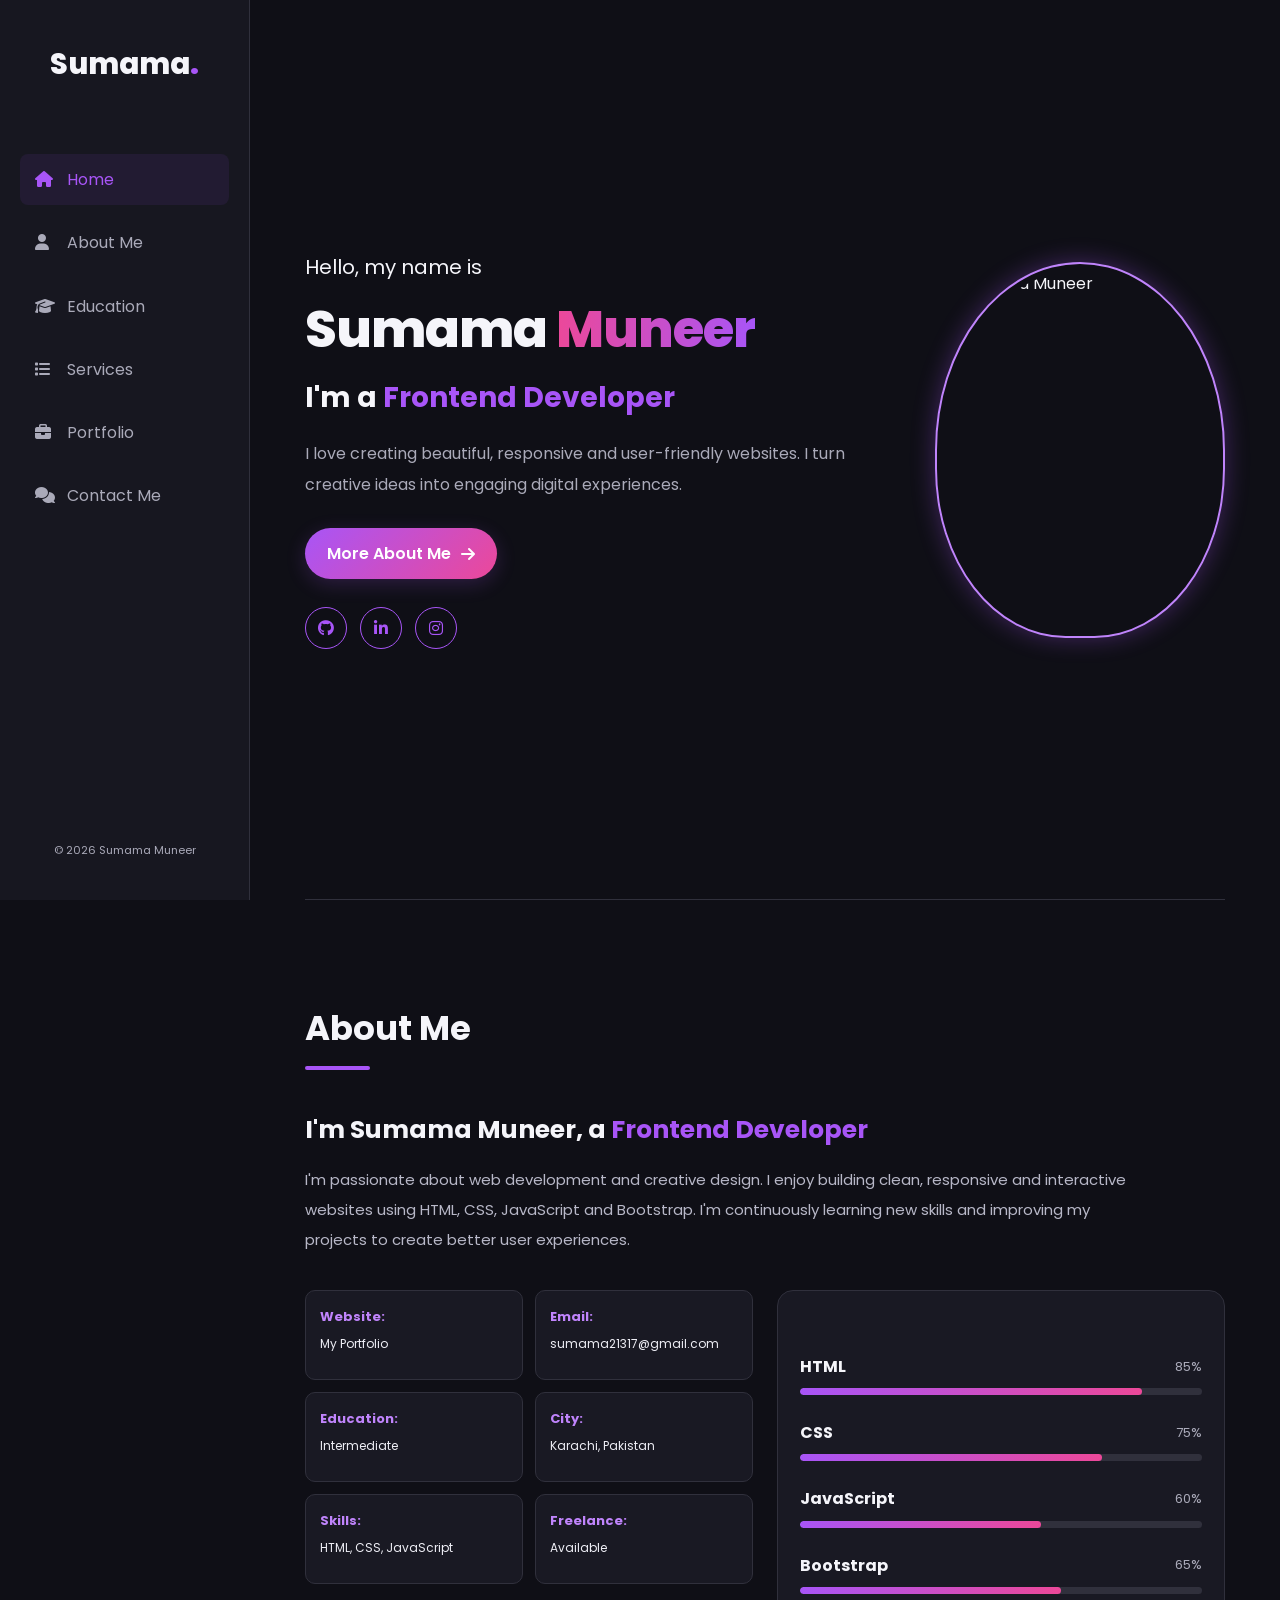
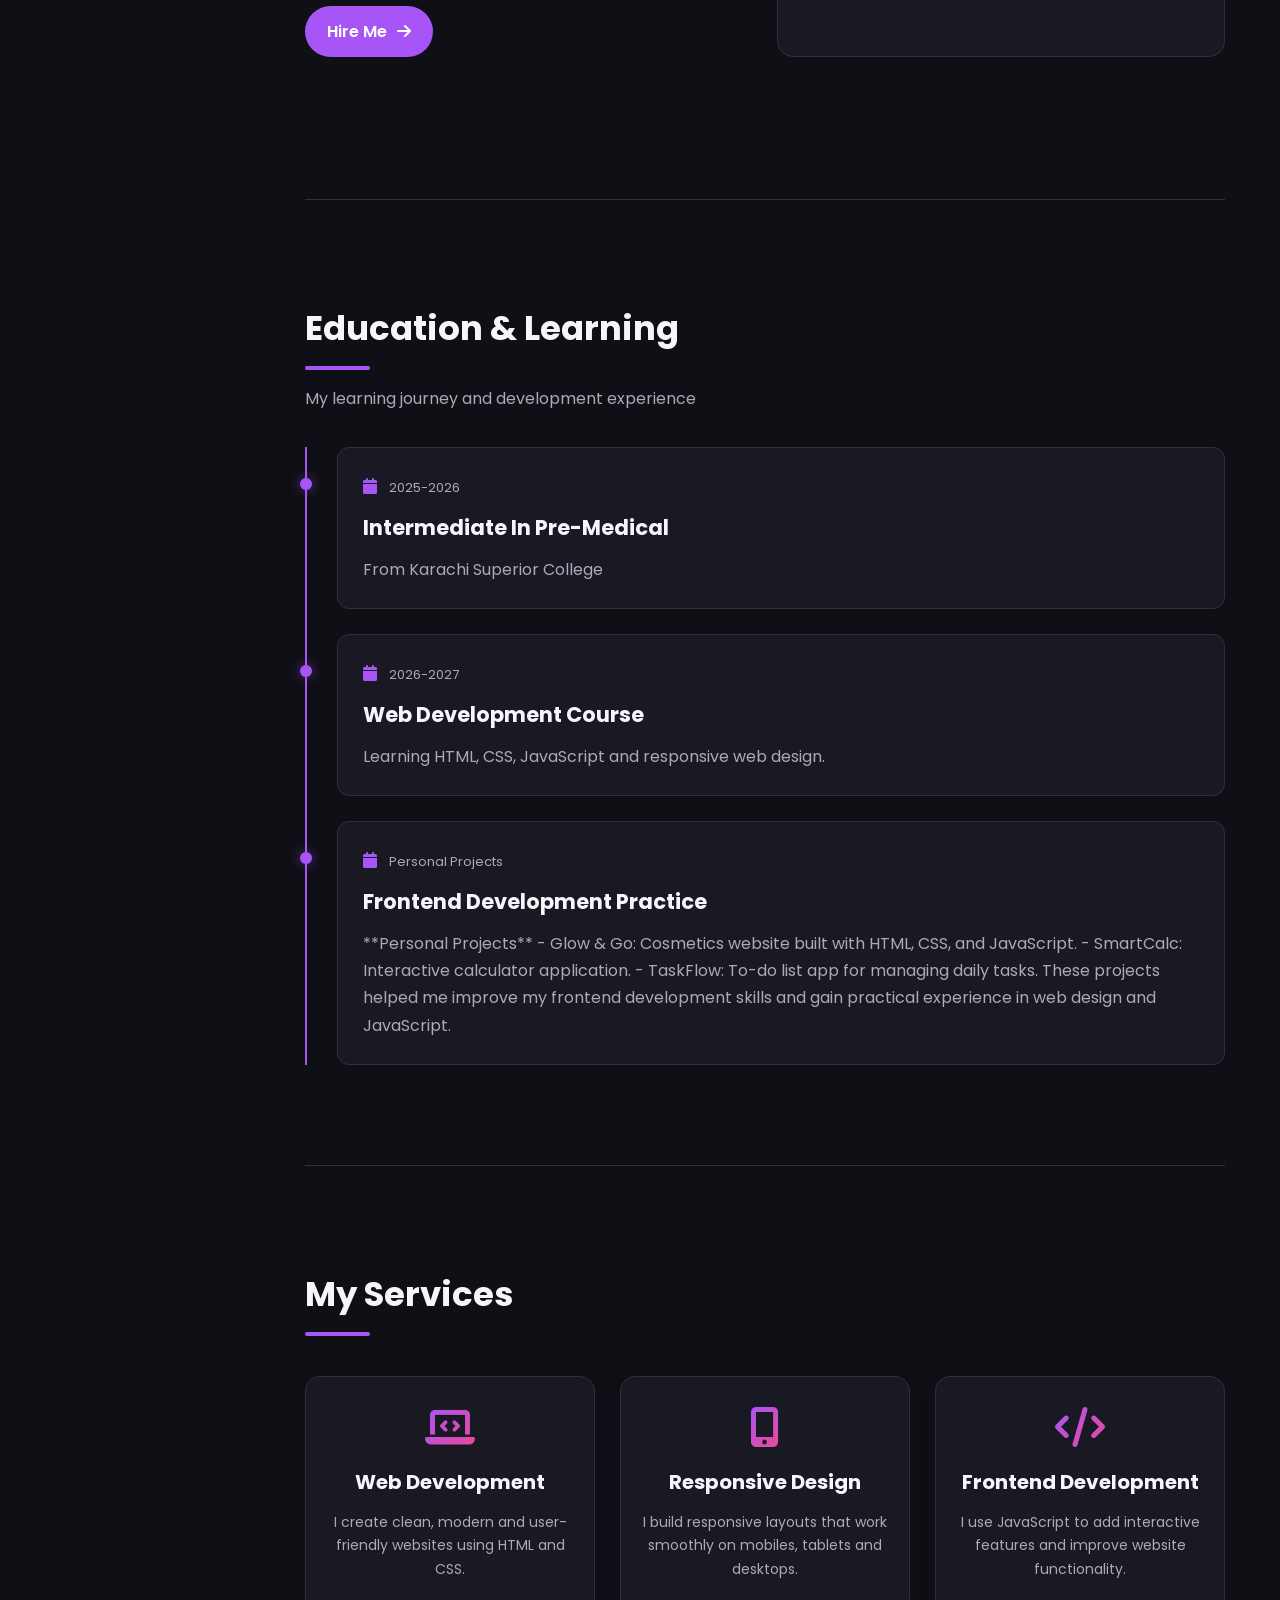
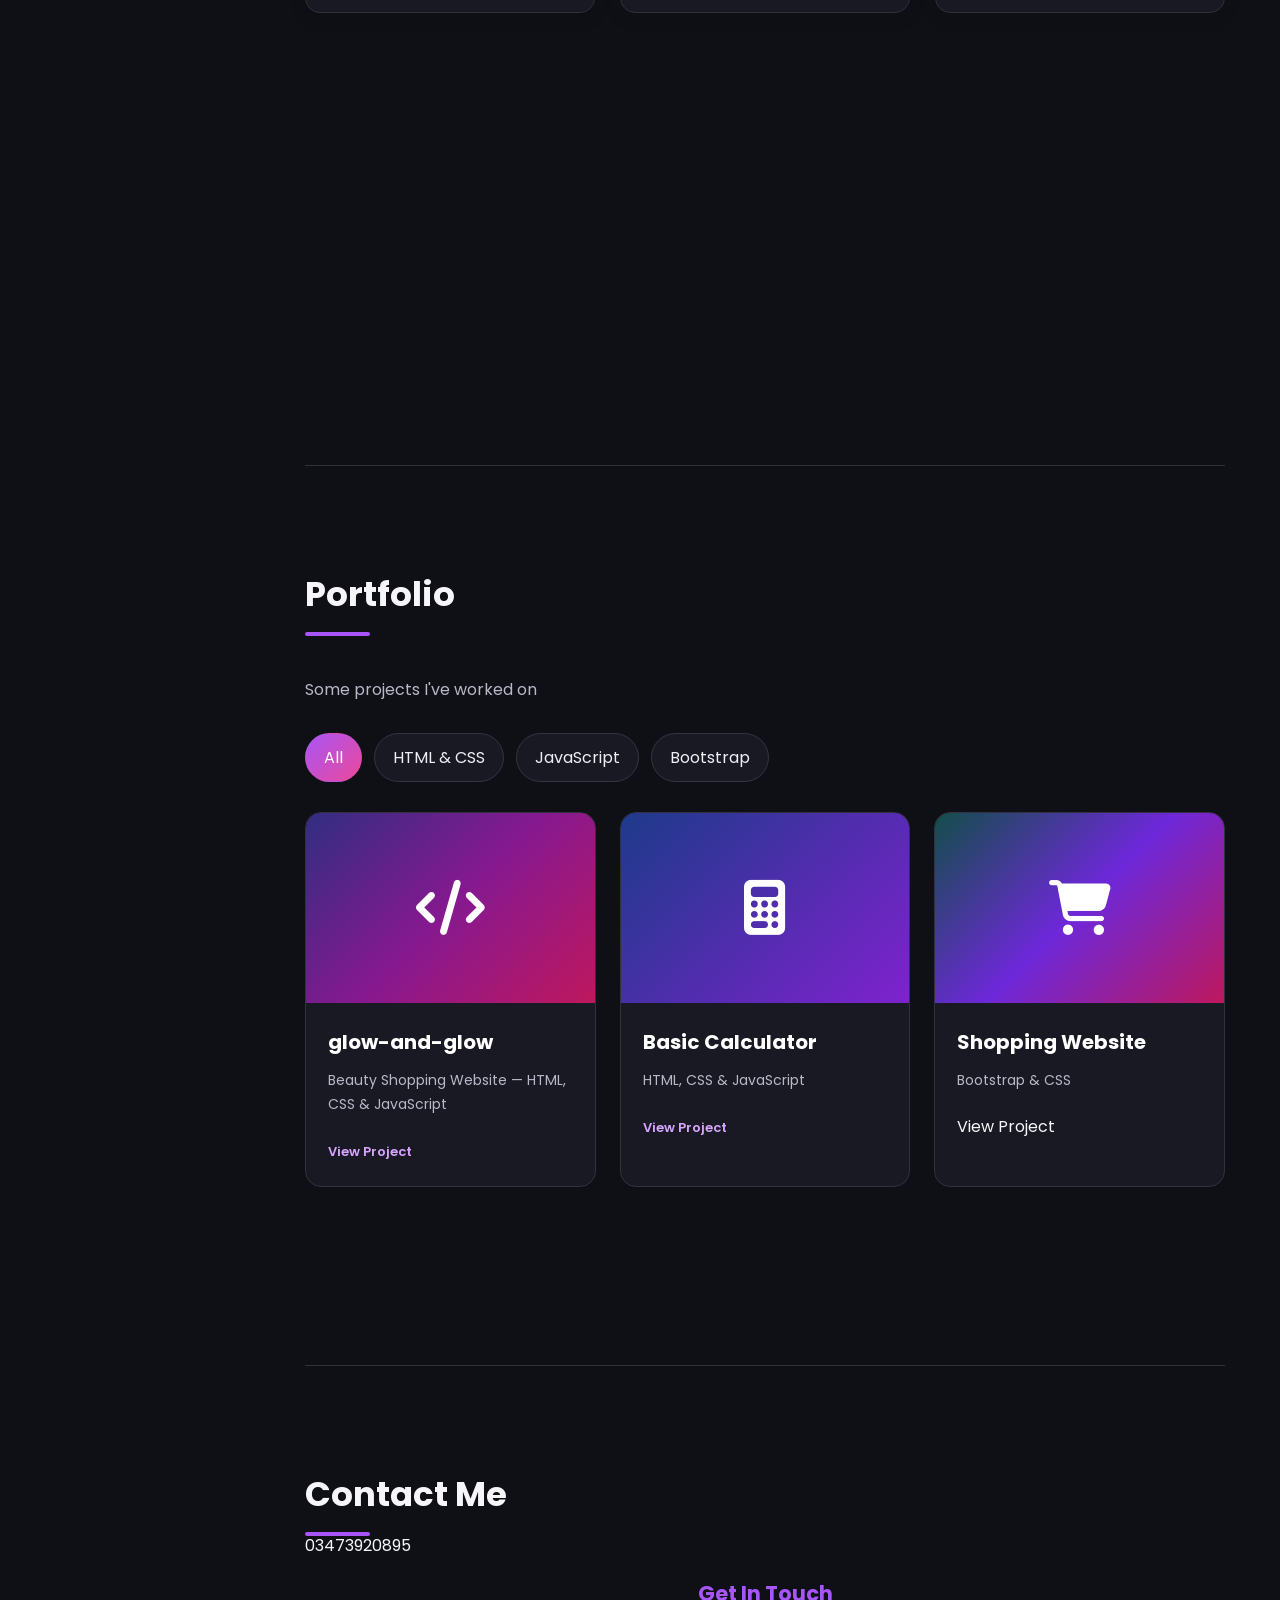
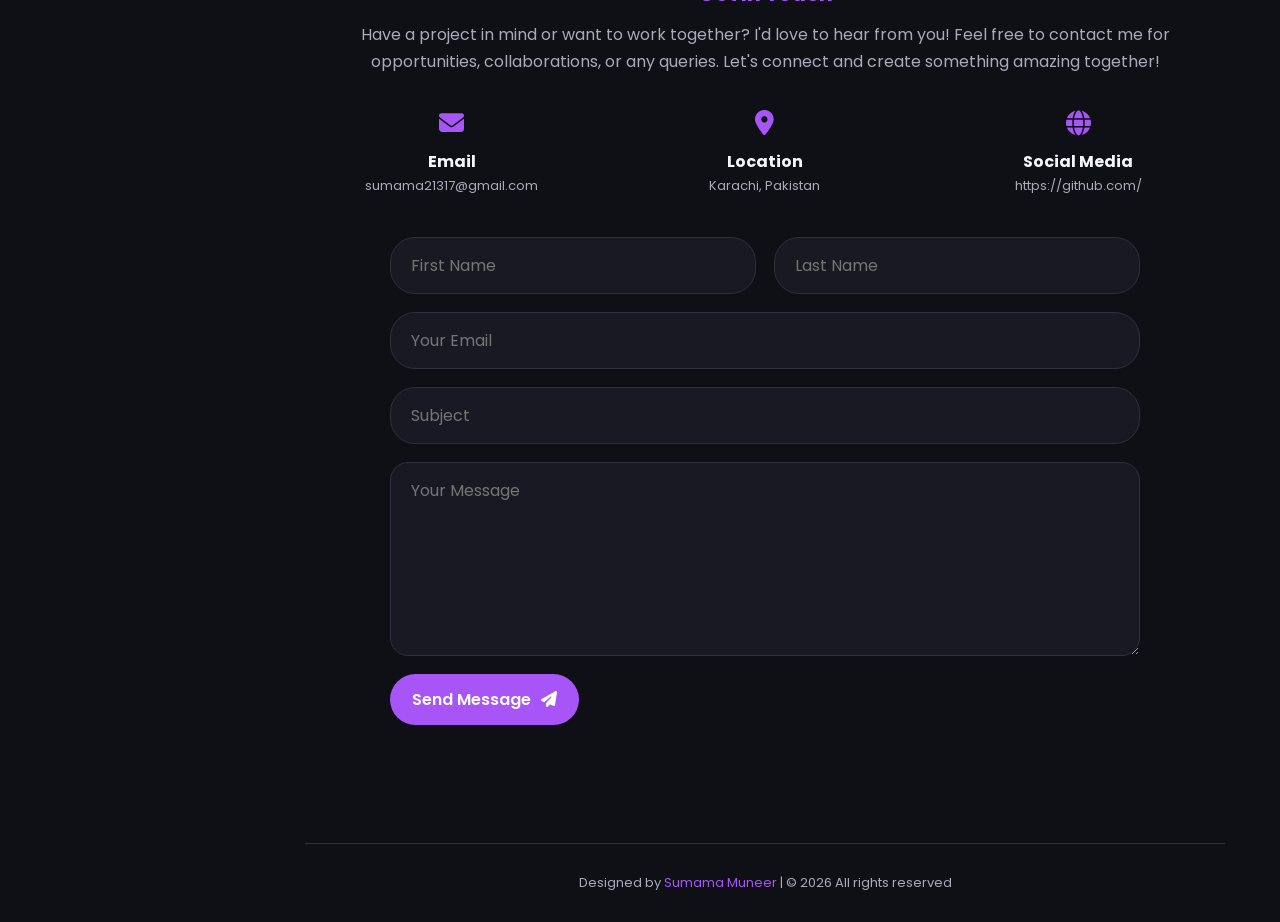
==== index.html @ 00c453a3 "Add files via upload" ====
<!DOCTYPE html>
<html lang="en">
<head>
    <meta charset="UTF-8">
    <meta name="viewport" content="width=device-width, initial-scale=1.0">
    <title>Sumama Muneer | Frontend Developer</title>
    <link rel="stylesheet" href="style.css">
    <link rel="stylesheet" href="https://cdnjs.cloudflare.com/ajax/libs/font-awesome/6.5.2/css/all.min.css">
</head>
<body>

<aside class="sidebar">
    <a href="#home" class="logo">Sumama<span>.</span></a>

    <nav>
        <a href="#home" class="nav-link active"><i class="fa fa-house"></i> Home</a>
        <a href="#about" class="nav-link"><i class="fa fa-user"></i> About Me</a>
        <a href="#education" class="nav-link"><i class="fa fa-graduation-cap"></i> Education</a>
        <a href="#services" class="nav-link"><i class="fa fa-list"></i> Services</a>
        <a href="#portfolio" class="nav-link"><i class="fa fa-briefcase"></i> Portfolio</a>
        <a href="#contact" class="nav-link"><i class="fa fa-comments"></i> Contact Me</a>
    </nav>

    <p class="side-footer">© 2026 Sumama Muneer</p>
</aside>

<main>
    <section id="home" class="home section">
        <div class="home-info">
            <p class="hello">Hello, my name is</p>
            <h1>Sumama <span>Muneer</span></h1>
            <h2>I'm a <span class="typing">Frontend Developer</span></h2>
            <p class="intro">
                I love creating beautiful, responsive and user-friendly websites.
                I turn creative ideas into engaging digital experiences.
            </p>
            <a href="#about" class="btn">More About Me <i class="fa fa-arrow-right"></i></a>
            <div class="socials">
                <a href="https://github.com/" aria-label="GitHub"><i class="fab fa-github"></i></a>
                <a href="https://www.linkedin.com/" aria-label="LinkedIn"><i class="fab fa-linkedin-in"></i></a>
                <a href="https://www.instagram.com/" aria-label="Instagram"><i class="fab fa-instagram"></i></a>
            </div>
        </div>

        <div class="home-img">
            <div class="photo-frame">
                <img src="images/profile.jpeg" alt="Sumama Muneer">
            </div>
        </div>
    </section>

    <section id="about" class="section">
        <div class="section-title">
            <h2>About Me</h2>
            <span></span>
        </div>

        <h3>I'm Sumama Muneer, a <span>Frontend Developer</span></h3>
        <p class="about-text">
            I'm passionate about web development and creative design.
            I enjoy building clean, responsive and interactive websites
            using HTML, CSS, JavaScript and Bootstrap. I'm continuously
            learning new skills and improving my projects to create better
            user experiences.
        </p>

        <div class="about-grid">
            <div class="details">
                <p><b>Website:</b> <span>My Portfolio</span></p>
                <p><b>Email:</b> <span>sumama21317@gmail.com</span></p>
                <p><b>Education:</b> <span>Intermediate</p>
                <p><b>City:</b> <span>Karachi, Pakistan</span></p>
                <p><b>Skills:</b> <span>HTML, CSS, JavaScript</span></p>
                <p><b>Freelance:</b> <span>Available</span></p>
                <a href="#contact" class="btn">Hire Me <i class="fa fa-arrow-right"></i></a>
            </div>

            <div class="skills">
                <div class="skill">
                    <div class="skill-info"><b>HTML</b><span>85%</span></div>
                    <div class="progress"><span style="width:85%"></span></div>
                </div>
                <div class="skill">
                    <div class="skill-info"><b>CSS</b><span>75%</span></div>
                    <div class="progress"><span style="width:75%"></span></div>
                </div>
                <div class="skill">
                    <div class="skill-info"><b>JavaScript</b><span>60%</span></div>
                    <div class="progress"><span style="width:60%"></span></div>
                </div>
                <div class="skill">
                    <div class="skill-info"><b>Bootstrap</b><span>65%</span></div>
                    <div class="progress"><span style="width:65%"></span></div>
                </div>
            </div>
        </div>
    </section>

    <section id="education" class="section">
        <div class="section-title">
            <h2>Education & Learning</h2>
            <span></span>
        </div>
        <p class="section-subtitle">My learning journey and development experience</p>

        <div class="timeline">
            <article class="timeline-card">
                <i class="fa fa-calendar"></i>
                <p class="date">2025-2026</p>
                <h3>Intermediate In Pre-Medical</h3>
                <p>From Karachi Superior College</p>
            </article>

            <article class="timeline-card">
                <i class="fa fa-calendar"></i>
                <p class="date">2026-2027</p>
                <h3>Web Development Course</h3>
                <p>Learning HTML, CSS, JavaScript and responsive web design.</p>
            </article>

            <article class="timeline-card">
                <i class="fa fa-calendar"></i>
                <p class="date">Personal Projects</p>
                <h3>Frontend Development Practice</h3>
                <p>**Personal Projects**

- Glow & Go: Cosmetics website built with HTML, CSS, and JavaScript.
- SmartCalc: Interactive calculator application.
- TaskFlow: To-do list app for managing daily tasks.

These projects helped me improve my frontend development skills and gain practical experience in web design and JavaScript.</p>
            </article>
        </div>
    </section>

        <section id="services" class="section">
        <div class="section-title">
            <h2>My Services</h2>
            <span></span>
        </div>

        <div class="service-grid">

            <article class="service-card">
                <i class="fa fa-laptop-code"></i>
                <h3>Web Development</h3>
                <p>I create clean, modern and user-friendly websites using HTML and CSS.</p>
            </article>

            <article class="service-card">
                <i class="fa fa-mobile-screen-button"></i>
                <h3>Responsive Design</h3>
                <p>I build responsive layouts that work smoothly on mobiles, tablets and desktops.</p>
            </article>

            <article class="service-card">
                <i class="fa fa-code"></i>
                <h3>Frontend Development</h3>
                <p>I use JavaScript to add interactive features and improve website functionality.</p>
            </article>

        </div>
    </section>

    <section id="portfolio" class="section">
        <div class="section-title">
            <h2>Portfolio</h2>
            <span></span>
        </div>
        <p class="section-subtitle">Some projects I've worked on</p>

        <div class="filters">
            <button class="filter active" data-filter="all">All</button>
            <button class="filter" data-filter="html">HTML & CSS</button>
            <button class="filter" data-filter="js">JavaScript</button>
            <button class="filter" data-filter="bootstrap">Bootstrap</button>
        </div>

        <div class="project-grid">
            <article class="project-card" data-category="html">
                <div class="project-image project-one"><i class="fa fa-code"></i></div>
                <div class="project-info">
                    <h3>glow-and-glow</h3>
                    <p>Beauty Shopping Website — HTML, CSS & JavaScript</p>
                <a href="glow-and-go/smartcalc/taskflow/index.html" class="project-link">View Project</a>
                </div>
            </article>

            <article class="project-card" data-category="js">
                <div class="project-image project-two"><i class="fa fa-calculator"></i></div>
                <div class="project-info">
                    <h3>Basic Calculator</h3>
                    <p>HTML, CSS & JavaScript</p>
                <a href="glow-and-go/smartcalc/taskflow/My%20Project/glow-and-go/index.html" class="project-link" target="_blank">View Project</a>
                </div>
            </article>

            <article class="project-card" data-category="bootstrap">
                <div class="project-image project-three"><i class="fa fa-cart-shopping"></i></div>
                <div class="project-info">
                    <h3>Shopping Website</h3>
                    <p>Bootstrap & CSS</p>
                     <a href="glow-and-go/indext.html" target="_blank">View Project</a>
                </div>
            </article>
        </div>
    </section>

    <section id="contact" class="section">
        <div class="section-title">
            <h2>Contact Me</h2>
            <span>03473920895</span>
        </div>

        <h3 class="contact-heading">Get In Touch</h3>
        <p class="contact-subtitle">Have a project in mind or want to work together? I'd love to hear from you! Feel free to contact me for opportunities, collaborations, or any queries.

Let's connect and create something amazing together!</p>

        <div class="contact-grid">
            <div class="contact-item">
                <i class="fa fa-envelope"></i>
                <h3>Email</h3>
                <p>sumama21317@gmail.com</p>
            </div>
            <div class="contact-item">
                <i class="fa fa-location-dot"></i>
                <h3>Location</h3>
                <p>Karachi, Pakistan</p>
            </div>
            <div class="contact-item">
                <i class="fa fa-globe"></i>
                <h3>Social Media</h3>
                <p>https://github.com/</p>
            </div>
        </div>

        <form id="contact-form">
            <div class="form-row">
                <input type="text" id="first-name" placeholder="First Name" required>
                <input type="text" id="last-name" placeholder="Last Name" required>
            </div>
            <input type="email" id="email" placeholder="Your Email" required>
            <input type="text" id="subject" placeholder="Subject" required>
            <textarea id="message" rows="6" placeholder="Your Message" required></textarea>
            <button type="submit" class="btn">Send Message <i class="fa fa-paper-plane"></i></button>
            <p id="form-note"></p>
        </form>
    </section>

    <footer>Designed by <span>Sumama Muneer</span> | © 2026 All rights reserved</footer>
</main>

<button id="back-top" aria-label="Back to top"><i class="fa fa-arrow-up"></i></button>

<script src="script.js"></script>
</body>
</html>
---- style.css ----
@import url('https://fonts.googleapis.com/css2?family=Poppins:wght@300;400;500;600;700;800&display=swap');

:root {
    --accent: #a855f7;
    --accent-dark: #9333ea;
    --bg: #0f0f16;
    --sidebar: #171720;
    --card: #191923;
    --text: #f5f5fa;
    --muted: #aaaab9;
    --border: #30303c;
}

* {
    margin: 0;
    padding: 0;
    box-sizing: border-box;
    scroll-behavior: smooth;
}

body {
    font-family: 'Poppins', sans-serif;
    background: var(--bg);
    color: var(--text);
    line-height: 1.7;
}

a {
    text-decoration: none;
    color: inherit;
}

button, input, textarea {
    font: inherit;
}

.sidebar {
    width: 250px;
    height: 100vh;
    position: fixed;
    top: 0;
    left: 0;
    background: var(--sidebar);
    border-right: 1px solid var(--border);
    display: flex;
    flex-direction: column;
    align-items: center;
    padding: 40px 20px;
    z-index: 1000;
}

.logo {
    font-size: 29px;
    font-weight: 800;
    margin-bottom: 65px;
}

.logo span, .home h1 span, .home h2 span,
.section-title h2 span, .section h3 span,
footer span {
    color: var(--accent);
}

.sidebar nav {
    width: 100%;
    display: flex;
    flex-direction: column;
    gap: 12px;
}

.nav-link {
    padding: 12px 15px;
    color: var(--muted);
    border-radius: 8px;
    transition: .3s;
}

.nav-link i {
    width: 28px;
}

.nav-link:hover, .nav-link.active {
    color: var(--accent);
    background: #a855f714;
}

.side-footer {
    color: var(--muted);
    font-size: 11px;
    margin-top: auto;
}

main {
    margin-left: 250px;
    padding: 0 55px;
}

.section {
    min-height: 100vh;
    padding: 100px 0;
    border-bottom: 1px solid var(--border);
    scroll-margin-top: 20px;
}

.home {
    display: flex;
    align-items: center;
    justify-content: space-between;
    gap: 40px;
}

.home-info {
    flex: 1;
}

.hello {
    font-size: 20px;
    margin-bottom: 8px;
}

.home h1 {
    font-size: clamp(34px, 4vw, 53px);
    line-height: 1.3;
    font-weight: 800;
}

.home h2 {
    font-size: clamp(20px, 2.4vw, 28px);
    margin: 15px 0;

}

.intro, .about-text {
    color: var(--muted);
    font-size: 16px;
    line-height: 1.7;
    margin: 20px 0 28px;
    max-width: 580px;
}

.btn {
    display: inline-flex;
    align-items: center;
    gap: 10px;
    background: var(--accent);
    color: white;
    padding: 12px 22px;
    border: 0;
    border-radius: 30px;
    cursor: pointer;
    font-weight: 600;
    transition: .3s;
}

.btn:hover {
    background: var(--accent-dark);
    transform: translateY(-3px);
    box-shadow: 0 8px 25px #a855f733;
}

.socials {
    display: flex;
    gap: 13px;
    margin-top: 28px;
}

.socials a {
    width: 42px;
    height: 42px;
    display: grid;
    place-items: center;
    border: 1px solid var(--accent);
    color: var(--accent);
    border-radius: 50%;
    transition: .3s;
}

.socials a:hover {
    background: var(--accent);
    color: white;
    transform: translateY(-4px);
}

.home-img {
    width: 300px;
    flex-shrink: 0;
}

.photo-frame {
    padding: 8px;
    border: 3px solid var(--accent);
    border-radius: 50% 50% 45% 45%;
    box-shadow: 0 0 35px #a855f72b;
    overflow: hidden;
}

.photo-frame img {
    display: block;
    width: 100%;
    height: 360px;
    object-fit: cover;
    object-position: center top;
    border-radius: 50% 50% 45% 45%;
}

.section-title {
    margin-bottom: 40px;
}

.section-title h2 {
    font-size: 34px;
    font-weight: 700;
}

.section-title span {
    display: block;
    width: 65px;
    height: 4px;
    background: var(--accent);
    margin-top: 8px;
    border-radius: 5px;
}

.section h3 {
    font-size: 21px;
}

.about-grid {
    display: grid;
    grid-template-columns: 1fr 1fr;
    gap: 45px;
    margin-top: 35px;
}

.details {
    display: grid;
    grid-template-columns: 1fr 1fr;
    gap: 20px;
    align-content: start;
}

.details p {
    padding-bottom: 12px;
    border-bottom: 1px solid var(--border);
    overflow-wrap: anywhere;
}

.details b {
    color: var(--text);
}

.details p span {
    color: var(--muted);
}

.details .btn {
    justify-self: start;
    margin-top: 10px;
}

.skills {
    display: flex;
    flex-direction: column;
    gap: 24px;
}

.skill-info {
    display: flex;
    justify-content: space-between;
    margin-bottom: 8px;
}

.skill-info span {
    color: var(--muted);
}

.progress {
    height: 7px;
    background: #30303c;
    border-radius: 10px;
    overflow: hidden;
}

.progress span {
    display: block;
    height: 100%;
    background: var(--accent);
    border-radius: inherit;
}

.section-subtitle {
    color: var(--muted);
    margin-top: -25px;
    margin-bottom: 35px;
}

.timeline {
    border-left: 2px solid var(--accent);
    padding-left: 30px;
    display: grid;
    gap: 25px;
}

.timeline-card {
    background: var(--card);
    border: 1px solid var(--border);
    border-radius: 12px;
    padding: 25px;
    position: relative;
    transition: .3s;
}

.timeline-card::before {
    content: "";
    position: absolute;
    left: -38px;
    top: 30px;
    width: 12px;
    height: 12px;
    border-radius: 50%;
    background: var(--accent);
    box-shadow: 0 0 12px #a855f788;
}

.timeline-card > i {
    color: var(--accent);
    margin-right: 8px;
}

.date {
    display: inline-block;
    color: var(--muted);
    font-size: 13px;
}

.timeline-card h3 {
    margin: 10px 0;
}

.timeline-card p:last-child {
    color: var(--muted);
}

.timeline-card:hover, .service-card:hover,
.project-card:hover {
    transform: translateY(-6px);
    border-color: var(--accent);
}

.service-grid {
    display: grid;
    grid-template-columns: repeat(3, 1fr);
    gap: 22px;
}

.service-card {
    background: var(--card);
    border: 1px solid var(--border);
    padding: 35px 22px;
    text-align: center;
    border-radius: 14px;
    transition: .3s;
}

.service-card > i {
    font-size: 38px;
    color: var(--accent);
    margin-bottom: 20px;
}

.service-card h3 {
    margin-bottom: 12px;
}

.service-card p {
    color: var(--muted);
    font-size: 14px;
}

.filters {
    display: flex;
    flex-wrap: wrap;
    gap: 12px;
    margin: 30px 0;
}

.filter {
    padding: 9px 18px;
    border: 1px solid var(--border);
    border-radius: 25px;
    background: transparent;
    color: var(--muted);
    cursor: pointer;
    transition: .3s;
}

.filter:hover, .filter.active {
    background: var(--accent);
    border-color: var(--accent);
    color: white;
}

.project-grid {
    display: grid;
    grid-template-columns: repeat(3, minmax(0, 1fr));
    gap: 22px;
}

.project-card {
    background: var(--card);
    border: 1px solid var(--border);
    border-radius: 14px;
    overflow: hidden;
    transition: .3s;
}

.project-image {
    height: 170px;
    display: grid;
    place-items: center;
    font-size: 55px;
    color: white;
}

.project-one {
    background: linear-gradient(135deg, #6d28d9, #c084fc);
}

.project-two {
    background: linear-gradient(135deg, #0f766e, #5eead4);
}

.project-three {
    background: linear-gradient(135deg, #be185d, #f9a8d4);
}

.project-info {
    padding: 20px;
}

.project-info h3 {
    margin-bottom: 5px;
}

.project-info p {
    color: var(--muted);
    font-size: 13px;
    margin-bottom: 14px;
}

.project-link {
    color: var(--accent);
    font-size: 13px;
}

.project-card.hidden {
    display: none;
}

.contact-heading {
    color: var(--accent);
    text-align: center;
}

.contact-subtitle {
    color: var(--muted);
    text-align: center;
    margin: 10px 0 35px;
}

.contact-grid {
    display: grid;
    grid-template-columns: repeat(3, 1fr);
    gap: 20px;
    margin-bottom: 40px;
}

.contact-item {
    text-align: center;
    overflow-wrap: anywhere;
}

.contact-item i {
    color: var(--accent);
    font-size: 25px;
    margin-bottom: 12px;
}

.contact-item h3 {
    font-size: 16px;
}

.contact-item p {
    color: var(--muted);
    font-size: 13px;
}

form {
    max-width: 750px;
    margin: auto;
    display: flex;
    flex-direction: column;
    gap: 18px;
}

.form-row {
    display: grid;
    grid-template-columns: 1fr 1fr;
    gap: 18px;
}

input, textarea {
    width: 100%;
    background: var(--card);
    color: white;
    border: 1px solid var(--border);
    border-radius: 25px;
    padding: 14px 20px;
    outline: none;
    transition: .3s;
}

textarea {
    resize: vertical;
    border-radius: 18px;
}

input:focus, textarea:focus {
    border-color: var(--accent);
    box-shadow: 0 0 0 3px #a855f71a;
}

form .btn {
    align-self: flex-start;
}

#form-note {
    color: var(--accent);
    font-size: 13px;
}

footer {
    text-align: center;
    padding: 28px 0;
    color: var(--muted);
    font-size: 13px;
}

#back-top {
    position: fixed;
    bottom: 25px;
    right: 25px;
    width: 45px;
    height: 45px;
    background: var(--accent);
    color: white;
    border: none;
    border-radius: 50%;
    cursor: pointer;
    display: none;
    z-index: 999;
}

#back-top.show {
    display: block;
}

@media (max-width: 1200px) {
    .sidebar {
        width: 210px;
    }

    main {
        margin-left: 210px;
        padding: 0 30px;
    }

    .home-img {
        width: 245px;
    }

    .photo-frame img {
        height: 300px;
    }

    .service-grid, .project-grid {
        grid-template-columns: repeat(2, minmax(0, 1fr));
    }
}

@media (max-width: 850px) {
    .sidebar {
        width: 100%;
        height: auto;
        position: sticky;
        padding: 12px 15px;
        border-right: 0;
        border-bottom: 1px solid var(--border);
    }

    .logo {
        margin: 0 0 10px;
        font-size: 24px;
    }

    .sidebar nav {
        flex-direction: row;
        overflow-x: auto;
        gap: 7px;
        padding-bottom: 3px;
    }

    .nav-link {
        flex-shrink: 0;
        font-size: 12px;
        padding: 8px 10px;
    }

    .nav-link i {
        display: none;
    }

    .side-footer {
        display: none;
    }

    main {
        margin-left: 0;
        padding: 0 25px;
    }

    .section {
        min-height: auto;
        padding: 75px 0;
    }

    .home {
        min-height: 85vh;
    }
}

@media (max-width: 600px) {
    main {
        padding: 0 18px;
    }

    .home {
        flex-direction: column-reverse;
        text-align: center;
        justify-content: center;
        gap: 30px;
        padding-top: 45px;
    }

    .home-img {
        width: 205px;
    }

    .photo-frame img {
        height: 245px;
    }

    .home h1 {
        font-size: 35px;
    }

    .home h2 {
        font-size: 21px;
    }

    .intro {
        font-size: 14px;
    }

    .socials {
        justify-content: center;
    }

    .section-title h2 {
        font-size: 28px;
    }

    .about-grid, .details, .service-grid,
    .project-grid, .contact-grid, .form-row {
        grid-template-columns: 1fr;
    }

    .about-grid {
        gap: 35px;
    }

    .details {
        gap: 12px;
    }

    .timeline {
        padding-left: 22px;
    }

    .timeline-card::before {
        left: -30px;
    }

    .project-image {
        height: 190px;
    }

    .contact-grid {
        gap: 28px;
    }

    .section-subtitle {
        font-size: 13px;
    }
}
/* Home Section Improvements */

.home {
    gap: 55px;
    justify-content: space-between;
}

.home-info {
    flex: 1;
    min-width: 0;
}

.home h1 {
    letter-spacing: -1px;
    margin: 12px 0;
}

.home h1 span {
    background: linear-gradient(90deg, #ec4899, #a855f7);
    -webkit-background-clip: text;
    background-clip: text;
    color: transparent;
}

.home h2 {
    line-height: 1.5;
}

.home .intro {
    line-height: 1.9;
    max-width: 540px;
}

.home-info .btn {
    color: #ffffff;
    background: linear-gradient(135deg, #a855f7, #ec4899);
    min-width: 165px;
    min-height: 48px;
    justify-content: center;
    box-shadow: 0 5px 20px #a855f733;
}

.home-info .btn i {
    color: #ffffff;
}

.home-img {
    width: 290px;
    flex-shrink: 0;
}

.photo-frame {
    border: 2px solid #c084fc;
    padding: 6px;
    box-shadow: 0 0 25px #a855f755;
    transition: transform 0.4s ease, box-shadow 0.4s ease;
}

.photo-frame:hover {
    transform: translateY(-5px);
    box-shadow: 0 0 40px #a855f777;
}

.photo-frame img {
    display: block;
    width: 100%;
    height: 360px;
    object-fit: cover;
    object-position: center top;
    border-radius: 50% 50% 45% 45%;
}

@media (max-width: 600px) {
    .home {
        gap: 30px;
    }

    .home-img {
        width: 210px;
    }

    .photo-frame img {
        height: 250px;
    }
}
/* About Me Improvements */

#about > h3 {
    font-size: 25px;
    line-height: 1.6;
    margin-bottom: 15px;
}

#about .about-text {
    color: #b8b8c8;
    font-size: 15px;
    line-height: 2;
    max-width: 850px;
    margin: 15px 0 35px;
}

#about .about-grid {
    align-items: start;
    gap: 35px;
}

#about .details {
    gap: 16px;
}

#about .details p {
    background: #191923;
    border: 1px solid #30303c;
    border-radius: 10px;
    padding: 14px;
    font-size: 13px;
    line-height: 1.8;
    transition: .3s;
}

#about .details p:hover {
    border-color: #a855f7;
    transform: translateY(-3px);
}

#about .details p b {
    display: block;
    color: #c084fc;
    margin-bottom: 4px;
}

#about .details p span {
    color: #eeeeF5;
    overflow-wrap: anywhere;
}

#about .skills {
    background: #191923;
    padding: 25px;
    border: 1px solid #30303c;
    border-radius: 14px;
}

#about .progress {
    height: 8px;
    background: #30303c;
}

#about .progress span {
    background: linear-gradient(90deg, #a855f7, #ec4899);
    border-radius: 10px;
}

@media (max-width: 600px) {
    #about .about-grid {
        grid-template-columns: 1fr;
    }

    #about .details {
        grid-template-columns: 1fr 1fr;
    }

    #about .skills {
        padding: 20px;
    }
}
.home .btn {
    color: #ffffff;
    background: linear-gradient(135deg, #a855f7, #ec4899);
    min-width: 165px;
    justify-content: center;
}
/* About Section Final Polish */

#about .about-grid {
    gap: 28px;
    align-items: stretch;
}

#about .details {
    gap: 12px;
}

#about .details p {
    min-width: 0;
    min-height: 90px;
    overflow-wrap: anywhere;
}

#about .skills {
    align-self: stretch;
    justify-content: center;
}

#about .skill-info {
    align-items: center;
    gap: 10px;
}

#about .skill-info strong {
    font-size: 14px;
}

#about .skill-info span {
    white-space: nowrap;
    font-size: 13px;
}

#about .details .btn {
    align-self: start;
}

@media (max-width: 600px) {
    #about .about-grid {
        grid-template-columns: 1fr;
    }

    #about .details {
        grid-template-columns: 1fr 1fr;
    }
}
#about .details p {
    overflow-wrap: anywhere;
}

#about .details p span {
    font-size: 12px;
}

#about .about-grid {
    gap: 24px;
}

#about .skills {
    padding: 22px;
    border-radius: 16px;
}

#about .progress {
    height: 7px;
}
/* Portfolio Professional Design */

#portfolio .section-subtitle {
    color: #b8b8c8;
    margin: 15px 0 30px;
}

#portfolio .filters {
    display: flex;
    flex-wrap: wrap;
    gap: 12px;
    margin-bottom: 30px;
}

#portfolio .filter {
    padding: 10px 18px;
    border: 1px solid #393344;
    border-radius: 25px;
    background: #191923;
    color: #eeeeF5;
    cursor: pointer;
    transition: 0.3s;
}

#portfolio .filter:hover,
#portfolio .filter.active {
    background: linear-gradient(135deg, #a855f7, #ec4899);
    border-color: transparent;
    color: white;
}

#portfolio .project-grid {
    display: grid;
    grid-template-columns: repeat(3, minmax(0, 1fr));
    gap: 24px;
}

#portfolio .project-card {
    overflow: hidden;
    background: #191923;
    border: 1px solid #34303f;
    border-radius: 16px;
    transition: transform 0.3s, border-color 0.3s;
}

#portfolio .project-card:hover {
    transform: translateY(-8px);
    border-color: #b35cff;
}

#portfolio .project-image {
    height: 190px;
    display: flex;
    align-items: center;
    justify-content: center;
    font-size: 55px;
    color: white;
    background: linear-gradient(135deg, #312e81, #86198f, #be185d);
}

#portfolio .project-two {
    background: linear-gradient(135deg, #1e3a8a, #7e22ce);
}

#portfolio .project-three {
    background: linear-gradient(135deg, #134e4a, #6d28d9, #be185d);
}

#portfolio .project-info {
    padding: 22px;
}

#portfolio .project-info h3 {
    font-size: 20px;
    margin-bottom: 10px;
    color: #ffffff;
}

#portfolio .project-info p {
    color: #b8b8c8;
    font-size: 14px;
    margin-bottom: 20px;
}

#portfolio .project-link {
    display: inline-flex;
    align-items: center;
    gap: 8px;
    color: #d8a4ff;
    text-decoration: none;
    font-weight: 600;
}

#portfolio .project-link:hover {
    color: #ff80c8;
}

@media (max-width: 900px) {
    #portfolio .project-grid {
        grid-template-columns: repeat(2, minmax(0, 1fr));
    }
}

@media (max-width: 600px) {
    #portfolio .project-grid {
        grid-template-columns: 1fr;
    }

    #portfolio .project-image {
        height: 210px;
    }
}
.service-grid {
    display: grid;
    grid-template-columns: repeat(3, 1fr);
    gap: 25px;
}

.service-card {
    padding: 30px 22px;
    text-align: center;
    border-radius: 15px;
    
    box-shadow: 0 5px 20px rgba(0, 0, 0, 0.08);
    transition: 0.3s ease;
}

.service-card:hover {
    transform: translateY(-8px);
    box-shadow: 0 12px 28px rgba(0, 0, 0, 0.15);
}

.service-card i {
    font-size: 40px;
    margin-bottom: 18px;
    background: linear-gradient(135deg, #a855f7, #ec4899);
    -webkit-background-clip: text;
    -webkit-text-fill-color: transparent;
    transition: 0.3s ease;
}

.service-card:hover i {
    transform: scale(1.15);
}

.service-card h3 {
    margin-bottom: 12px;
    font-size: 20px;
}

.service-card p {
    line-height: 1.7;
}

@media (max-width: 768px) {
    .service-grid {
        grid-template-columns: 1fr;
    }
}
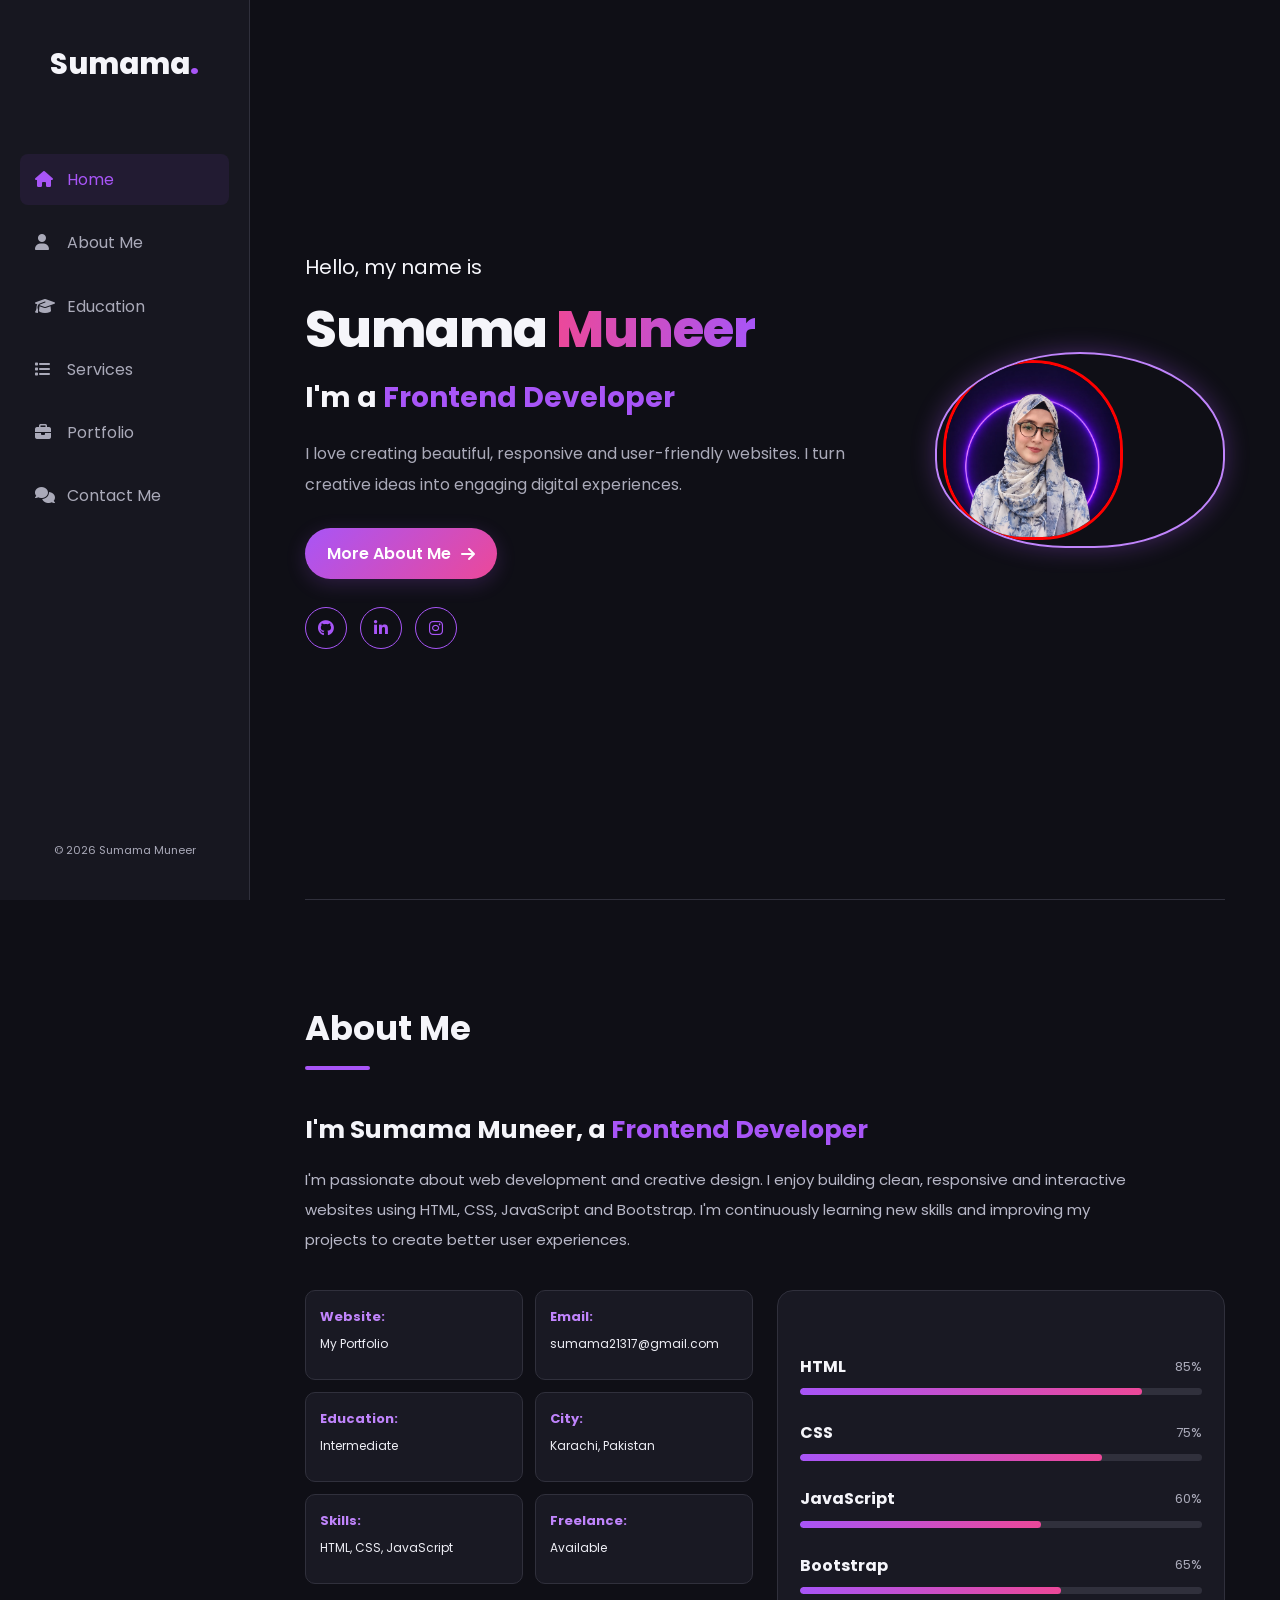
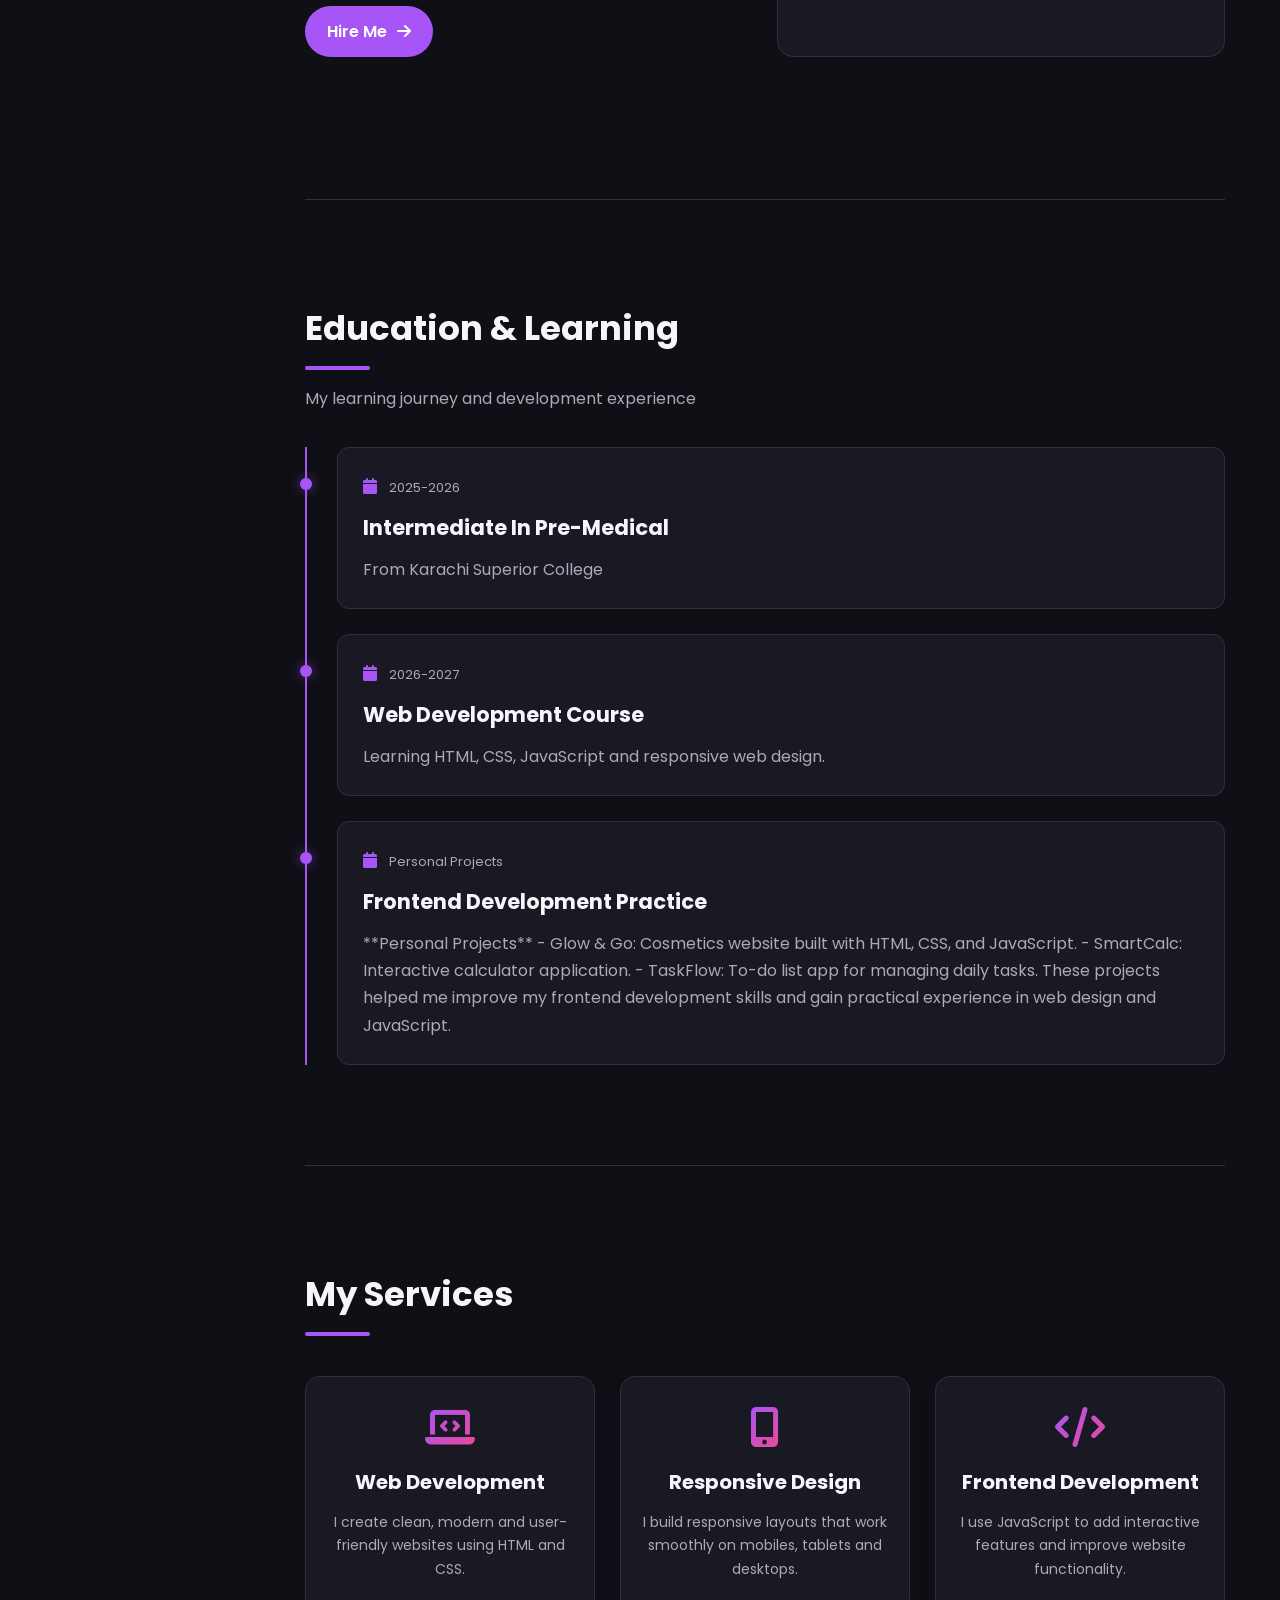
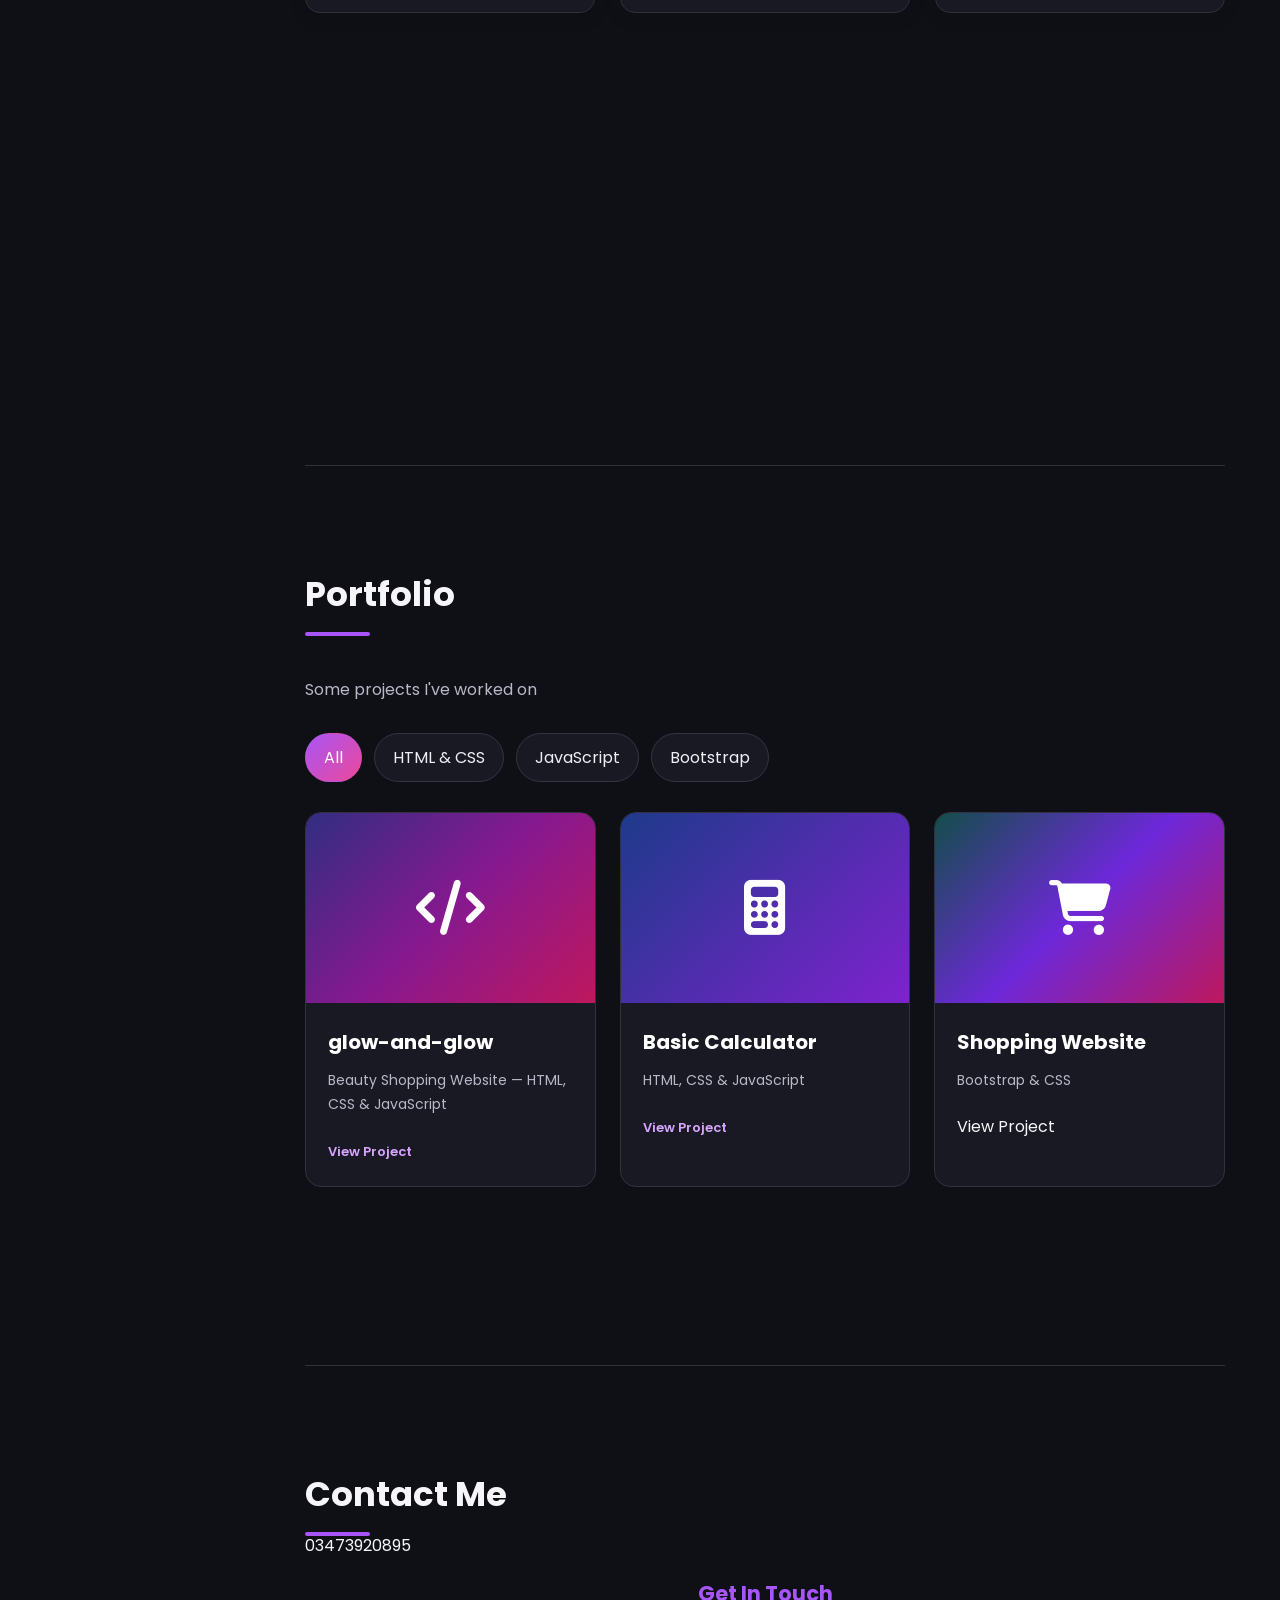
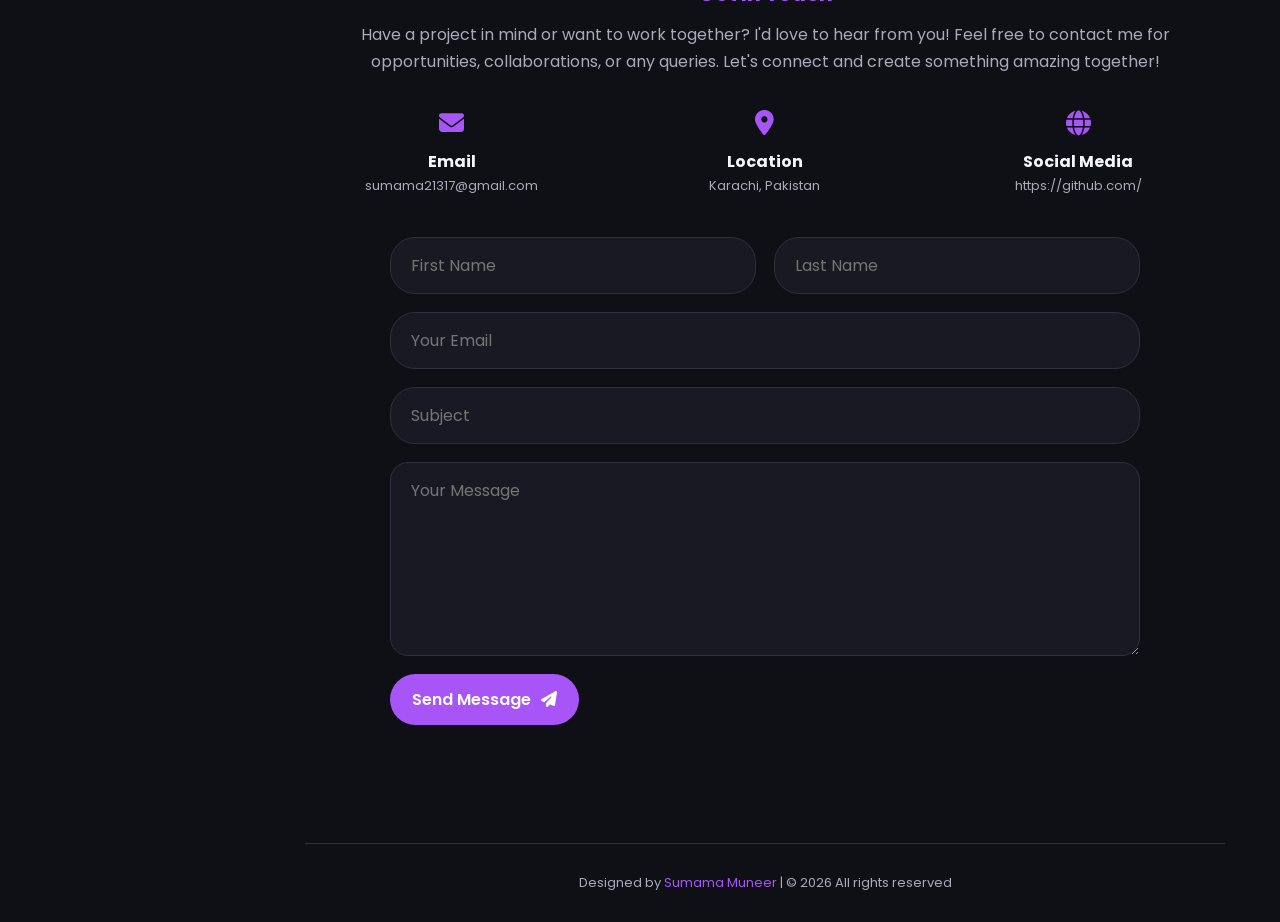
==== commit 2e013c5b: "Update index.html" ====
--- a/index.html
+++ b/index.html
@@ -44,7 +44,11 @@
 
         <div class="home-img">
             <div class="photo-frame">
-                <img src="images/profile.jpeg" alt="Sumama Muneer">
+            <img
+  src="profile.jpeg"
+  alt="Sumama Muneer"
+  style="display:block; width:180px; height:180px; object-fit:cover; border:3px solid red;"
+>
             </div>
         </div>
     </section>
@@ -255,4 +259,4 @@
 
 <script src="script.js"></script>
 </body>
-</html>+</html>
--- a/style.css
+++ b/style.css
@@ -1113,3 +1113,11 @@
         grid-template-columns: 1fr;
     }
 }
+.profile-img {
+  display: block;
+  width: 180px;
+  height: 180px;
+  object-fit: cover;
+  border-radius: 50%;
+  margin: 20px auto;
+}
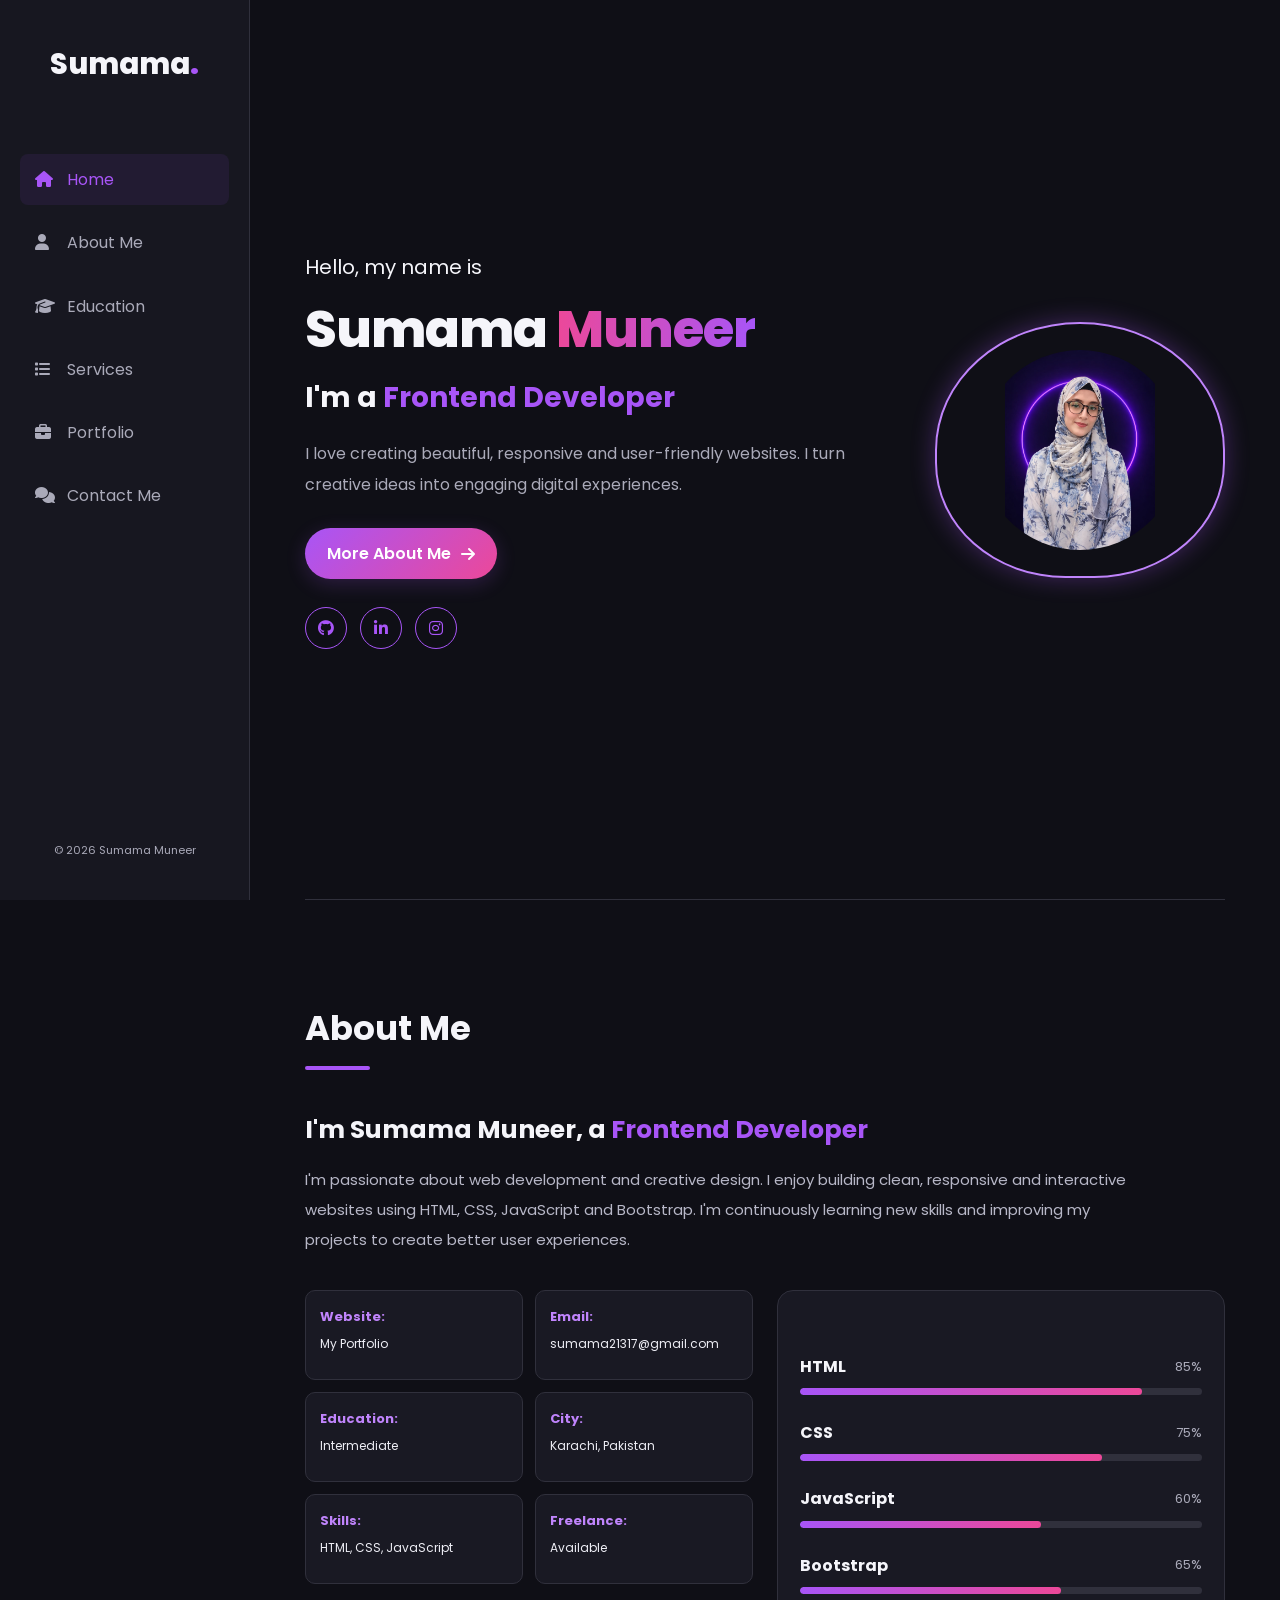
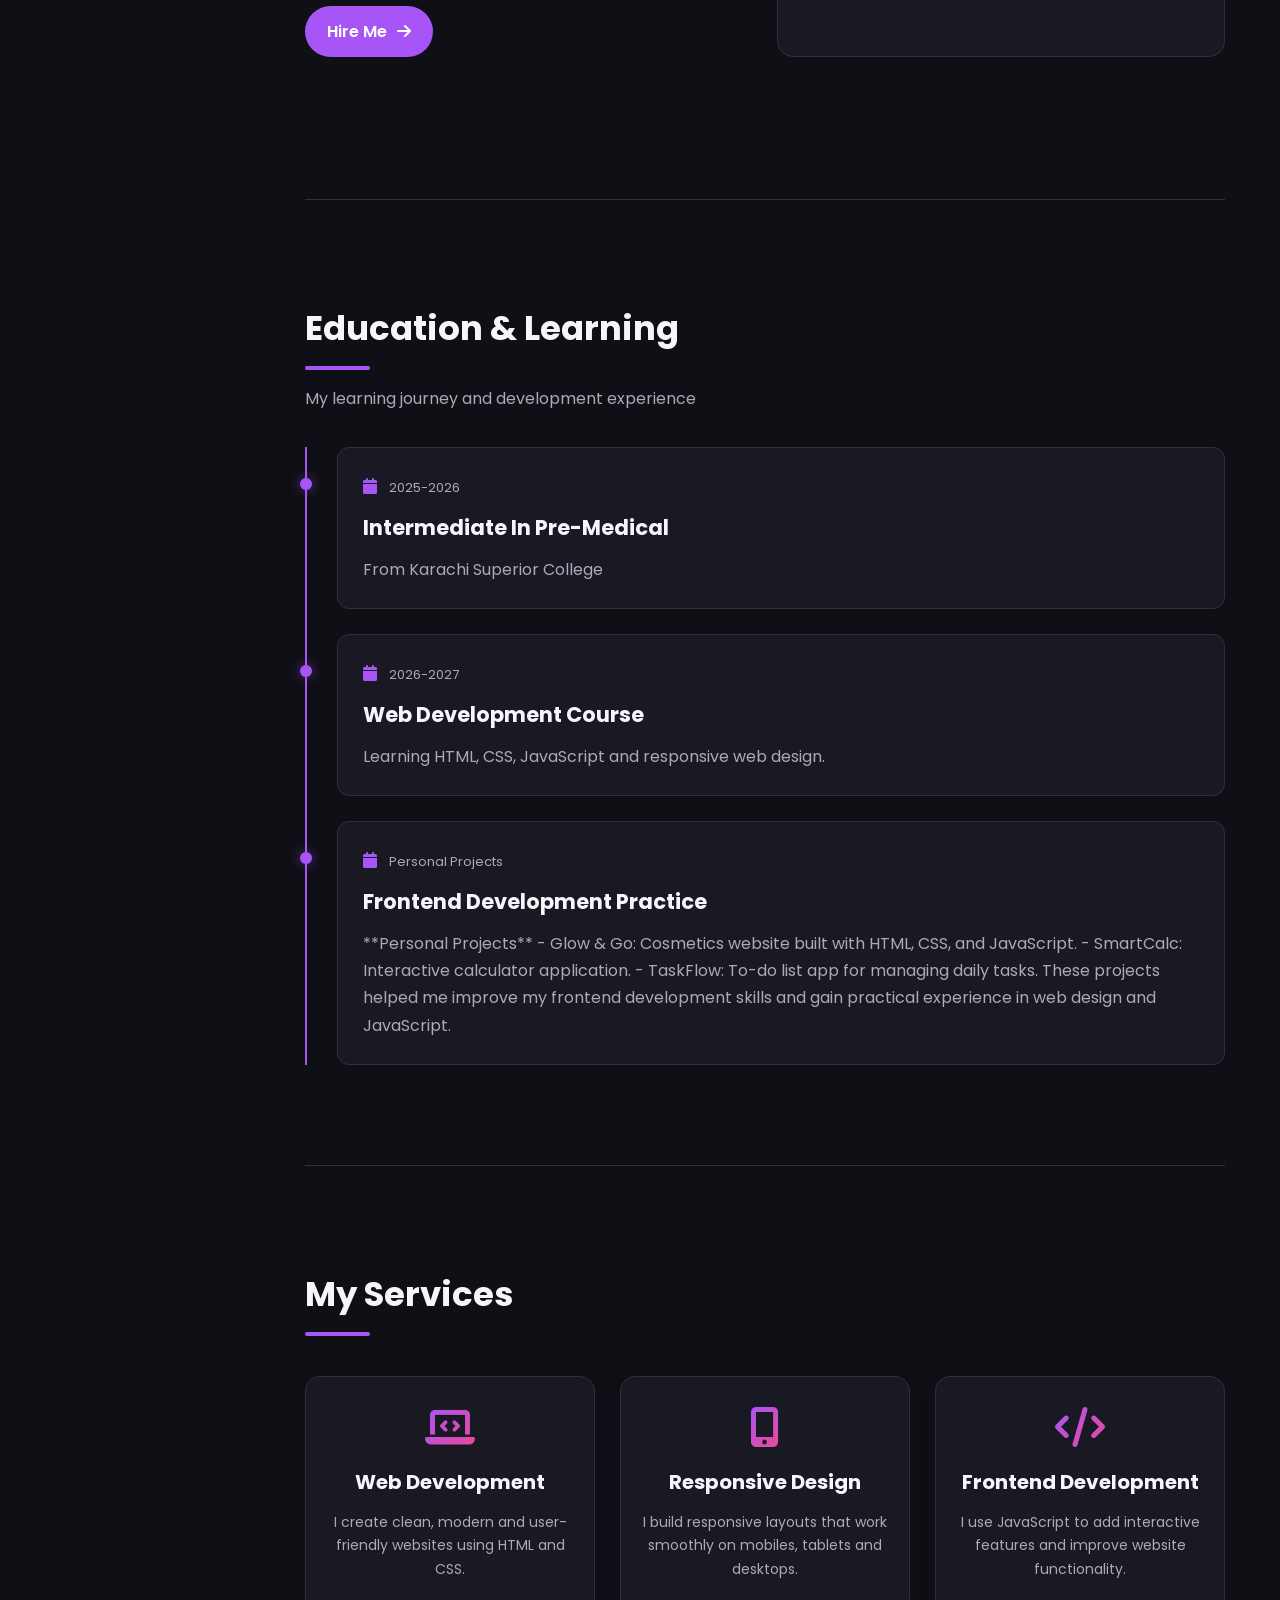
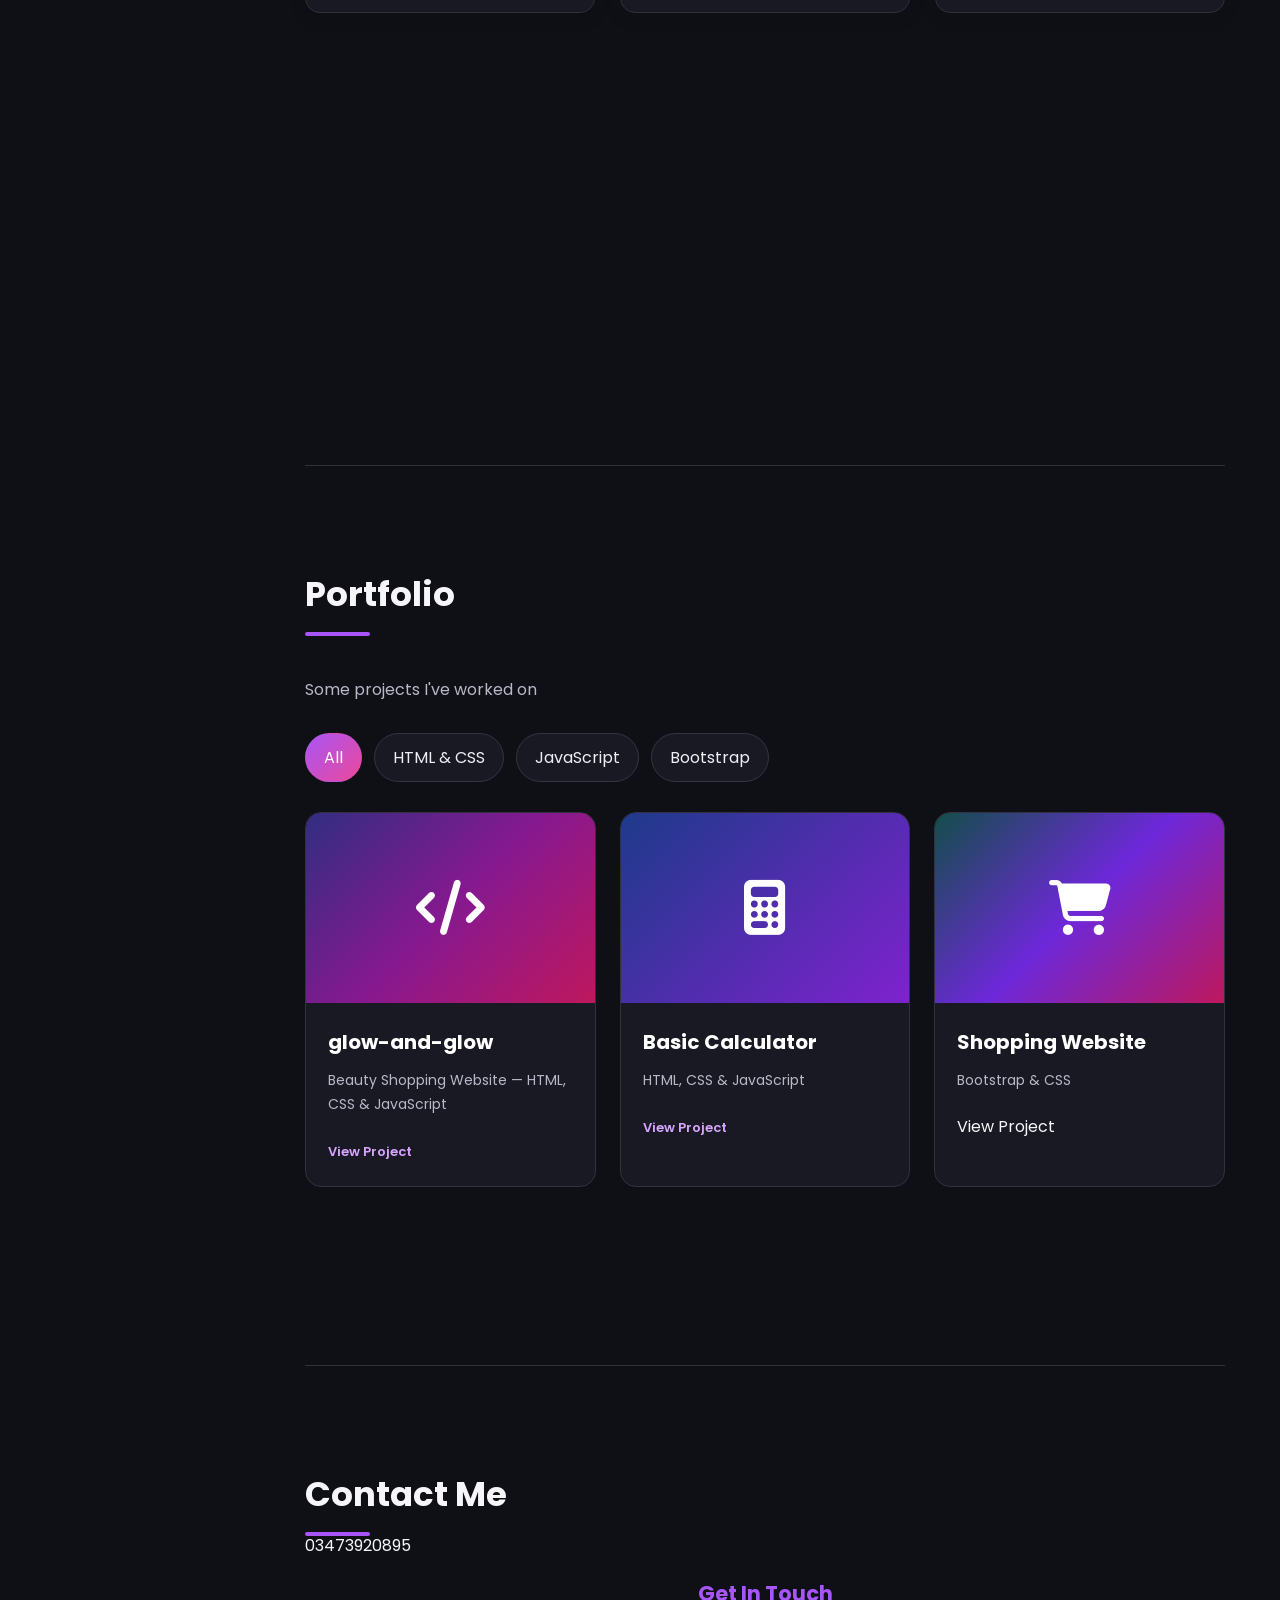
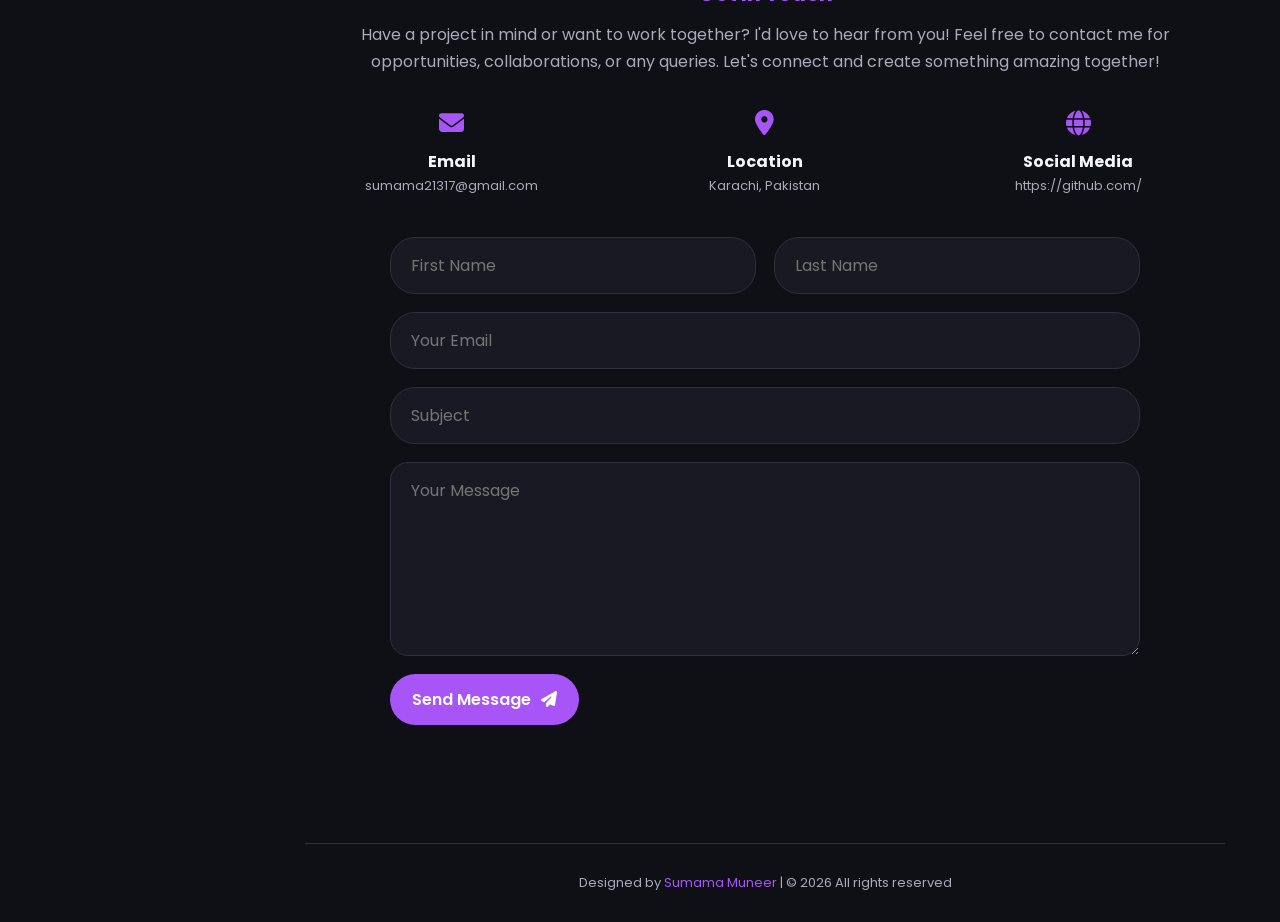
==== commit 3358efab: "Update index.html" ====
--- a/index.html
+++ b/index.html
@@ -47,7 +47,14 @@
             <img
   src="profile.jpeg"
   alt="Sumama Muneer"
-  style="display:block; width:180px; height:180px; object-fit:cover; border:3px solid red;"
+  style="
+    display: block;
+    width: 200px;
+    height: 200px;
+    object-fit: contain;
+    border-radius: 50%;
+    margin: 20px auto;
+  "
 >
             </div>
         </div>
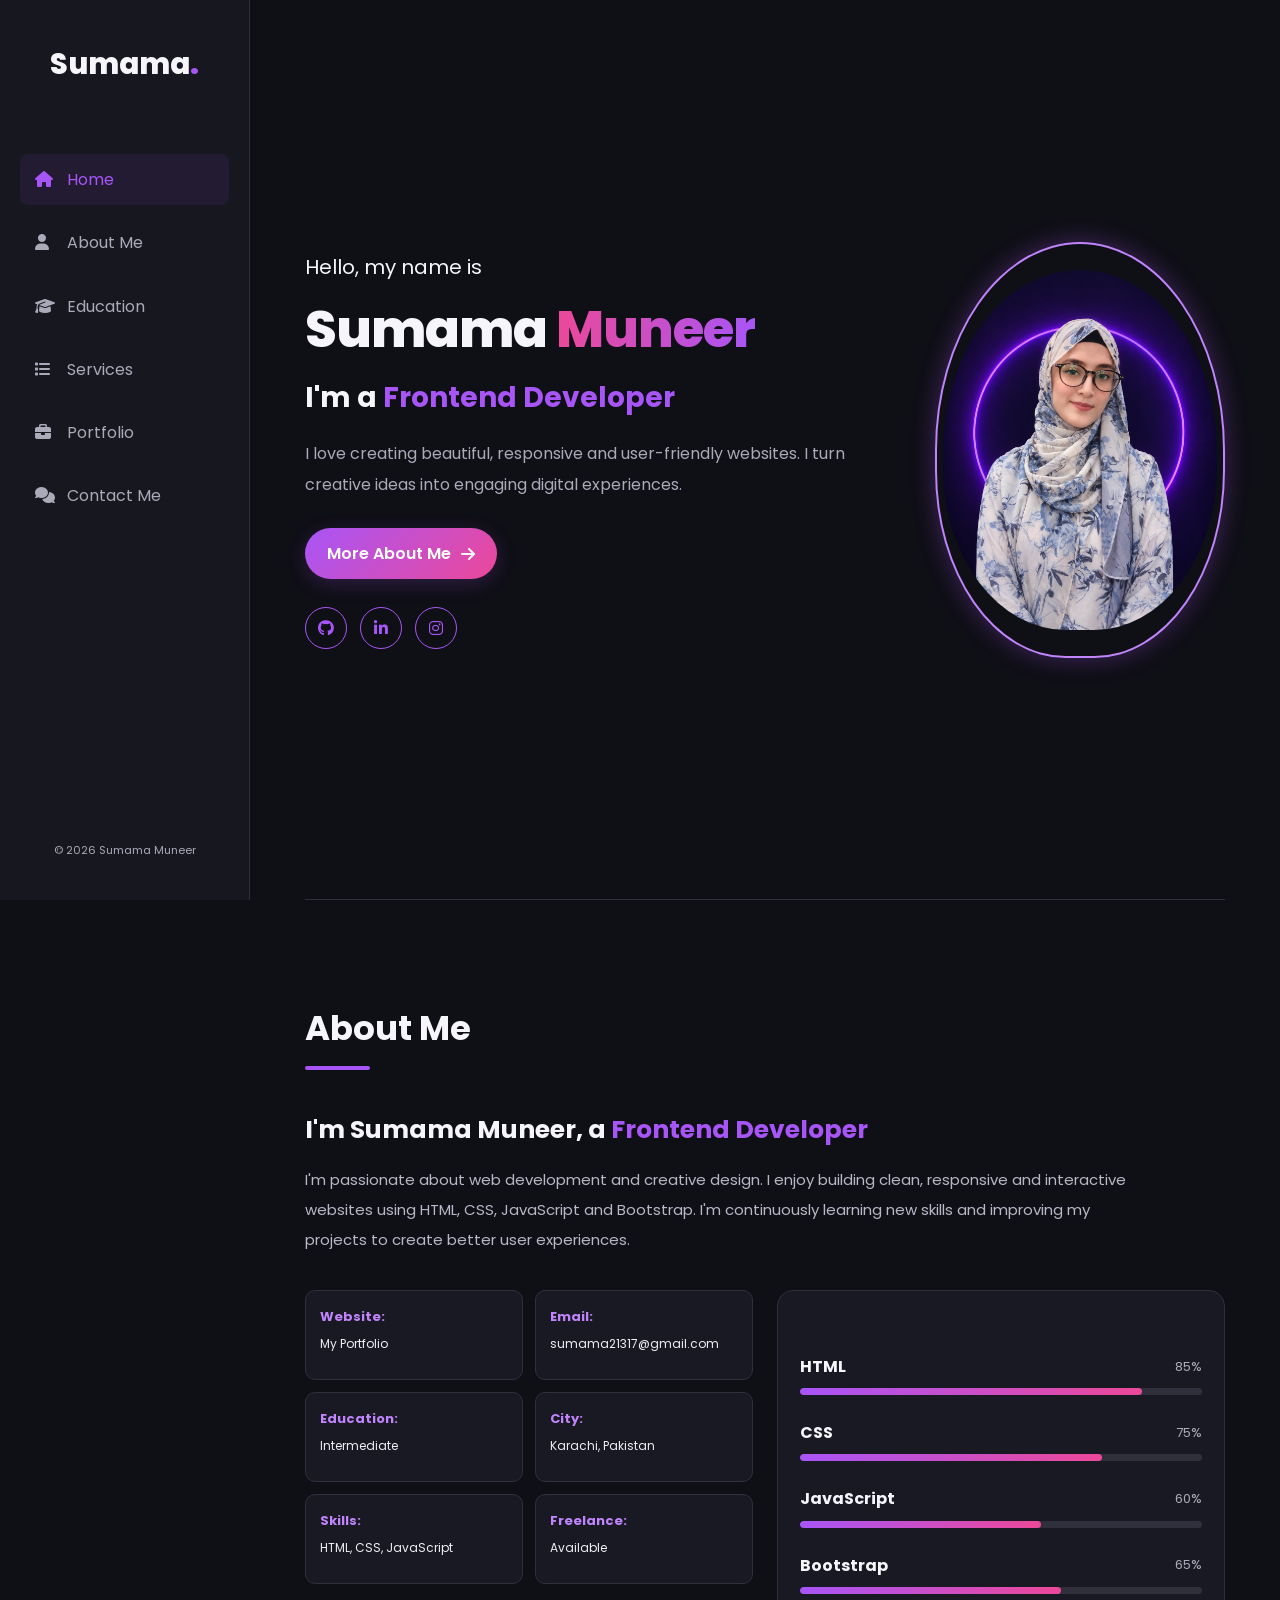
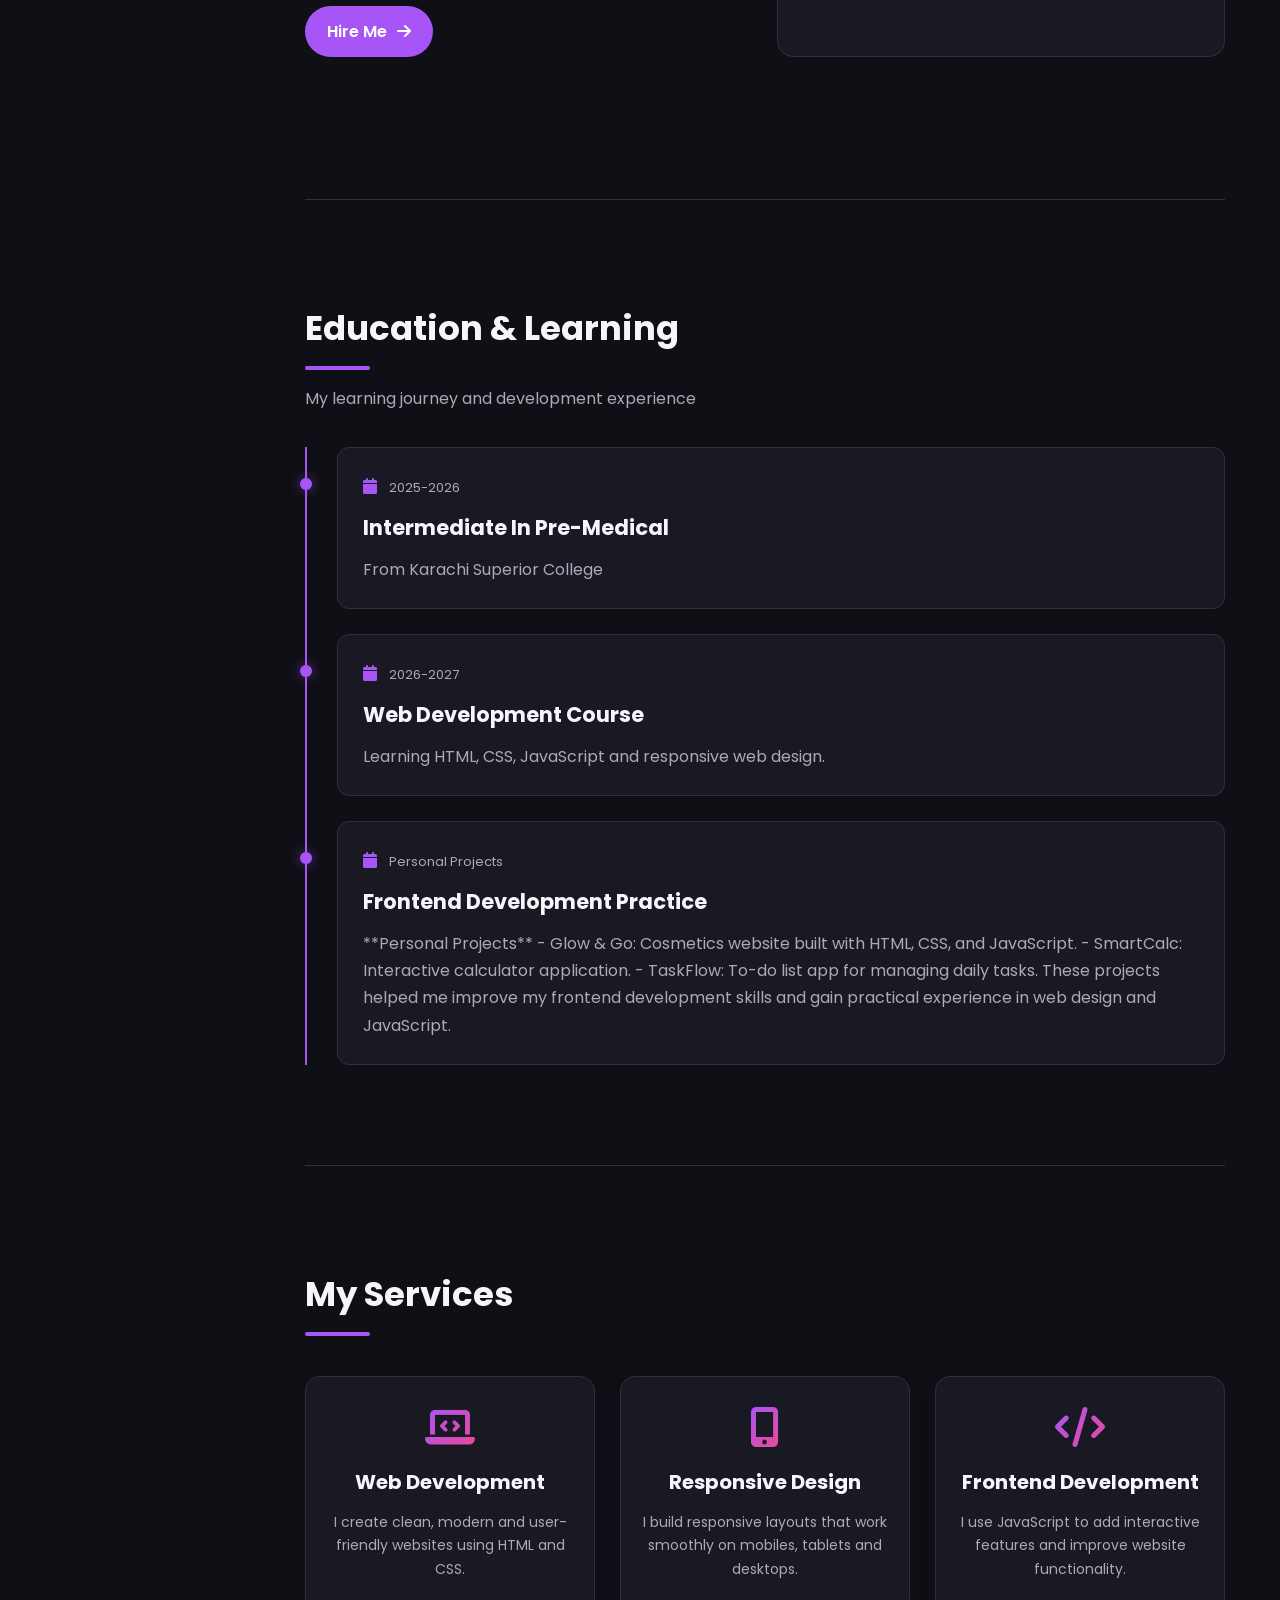
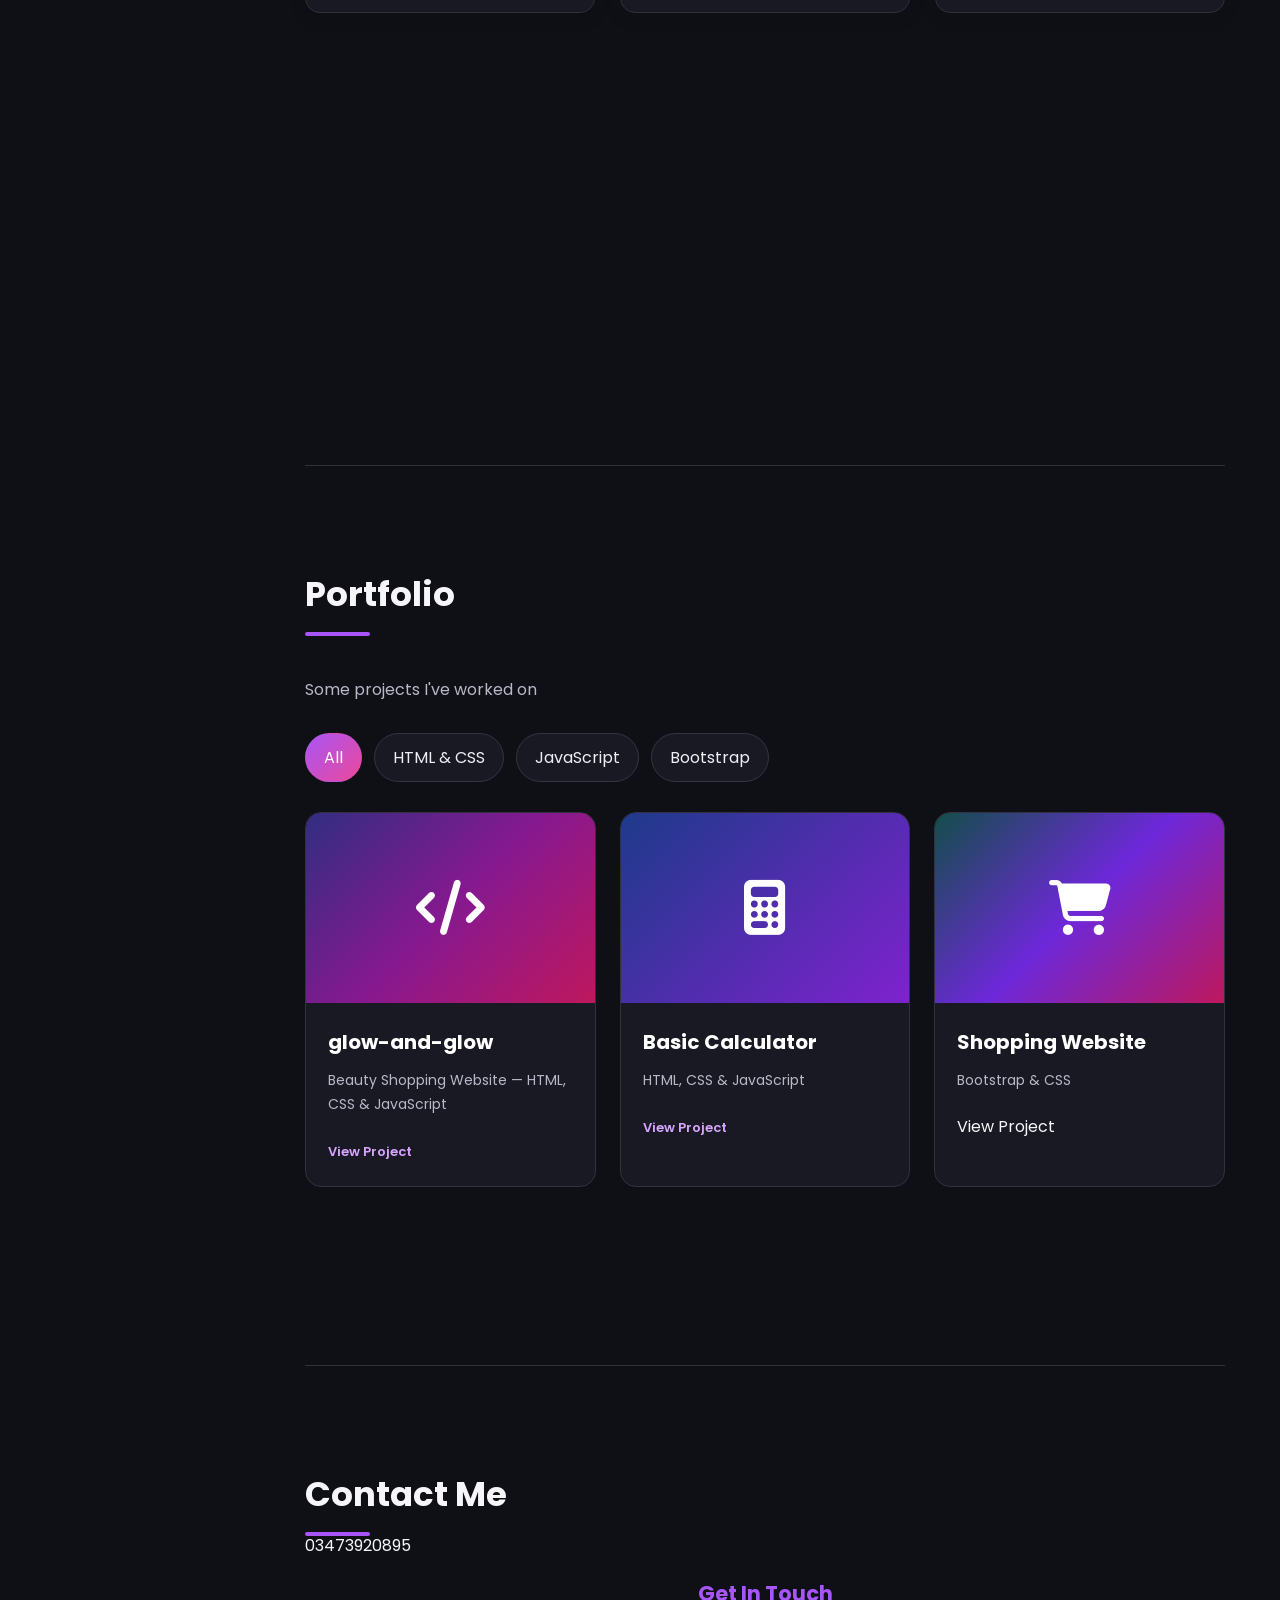
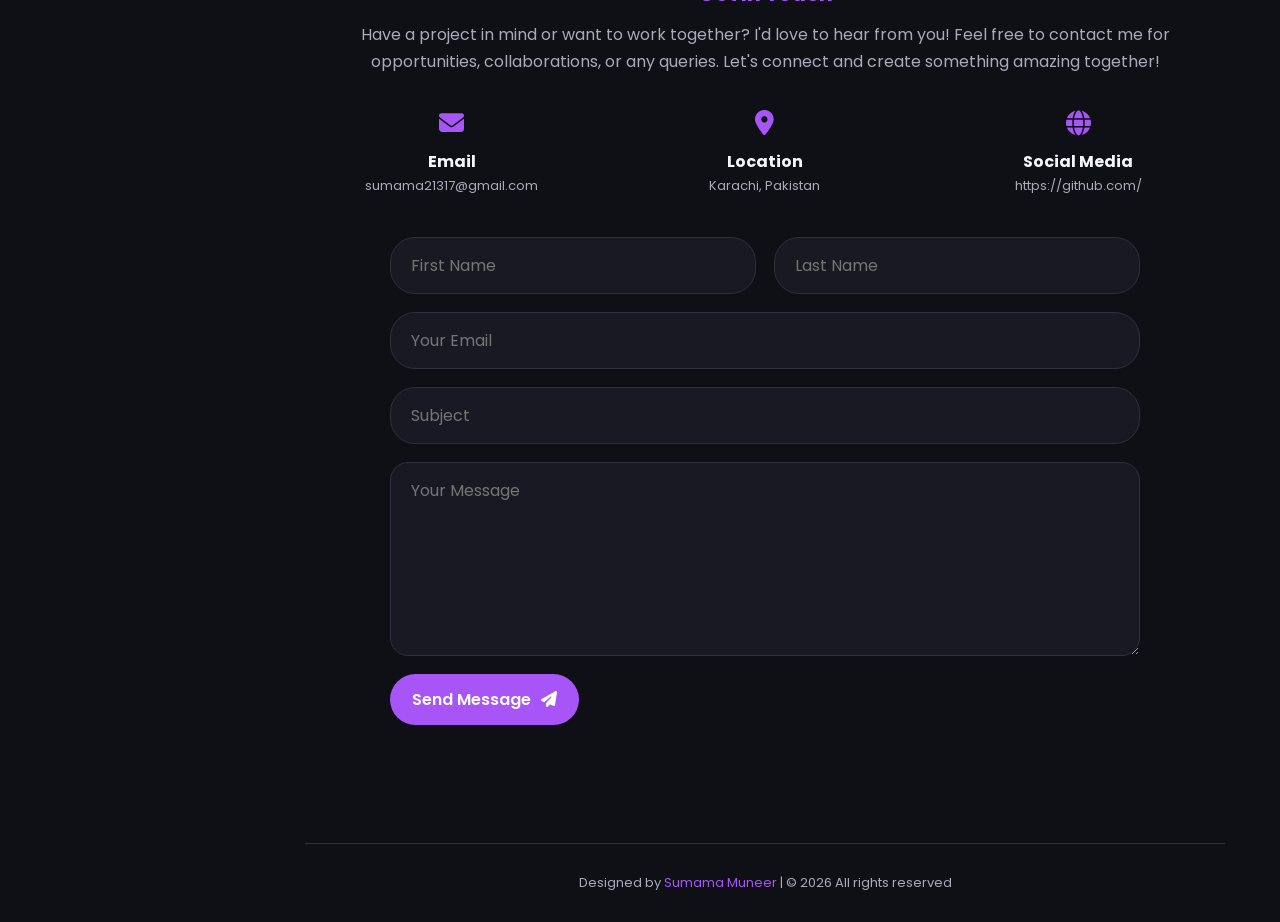
==== commit 90a3a10c: "Update index.html" ====
--- a/index.html
+++ b/index.html
@@ -45,16 +45,9 @@
         <div class="home-img">
             <div class="photo-frame">
             <img
-  src="profile.jpeg"
+  src="./profile.jpeg"
   alt="Sumama Muneer"
-  style="
-    display: block;
-    width: 200px;
-    height: 200px;
-    object-fit: contain;
-    border-radius: 50%;
-    margin: 20px auto;
-  "
+  class="profile-img"
 >
             </div>
         </div>
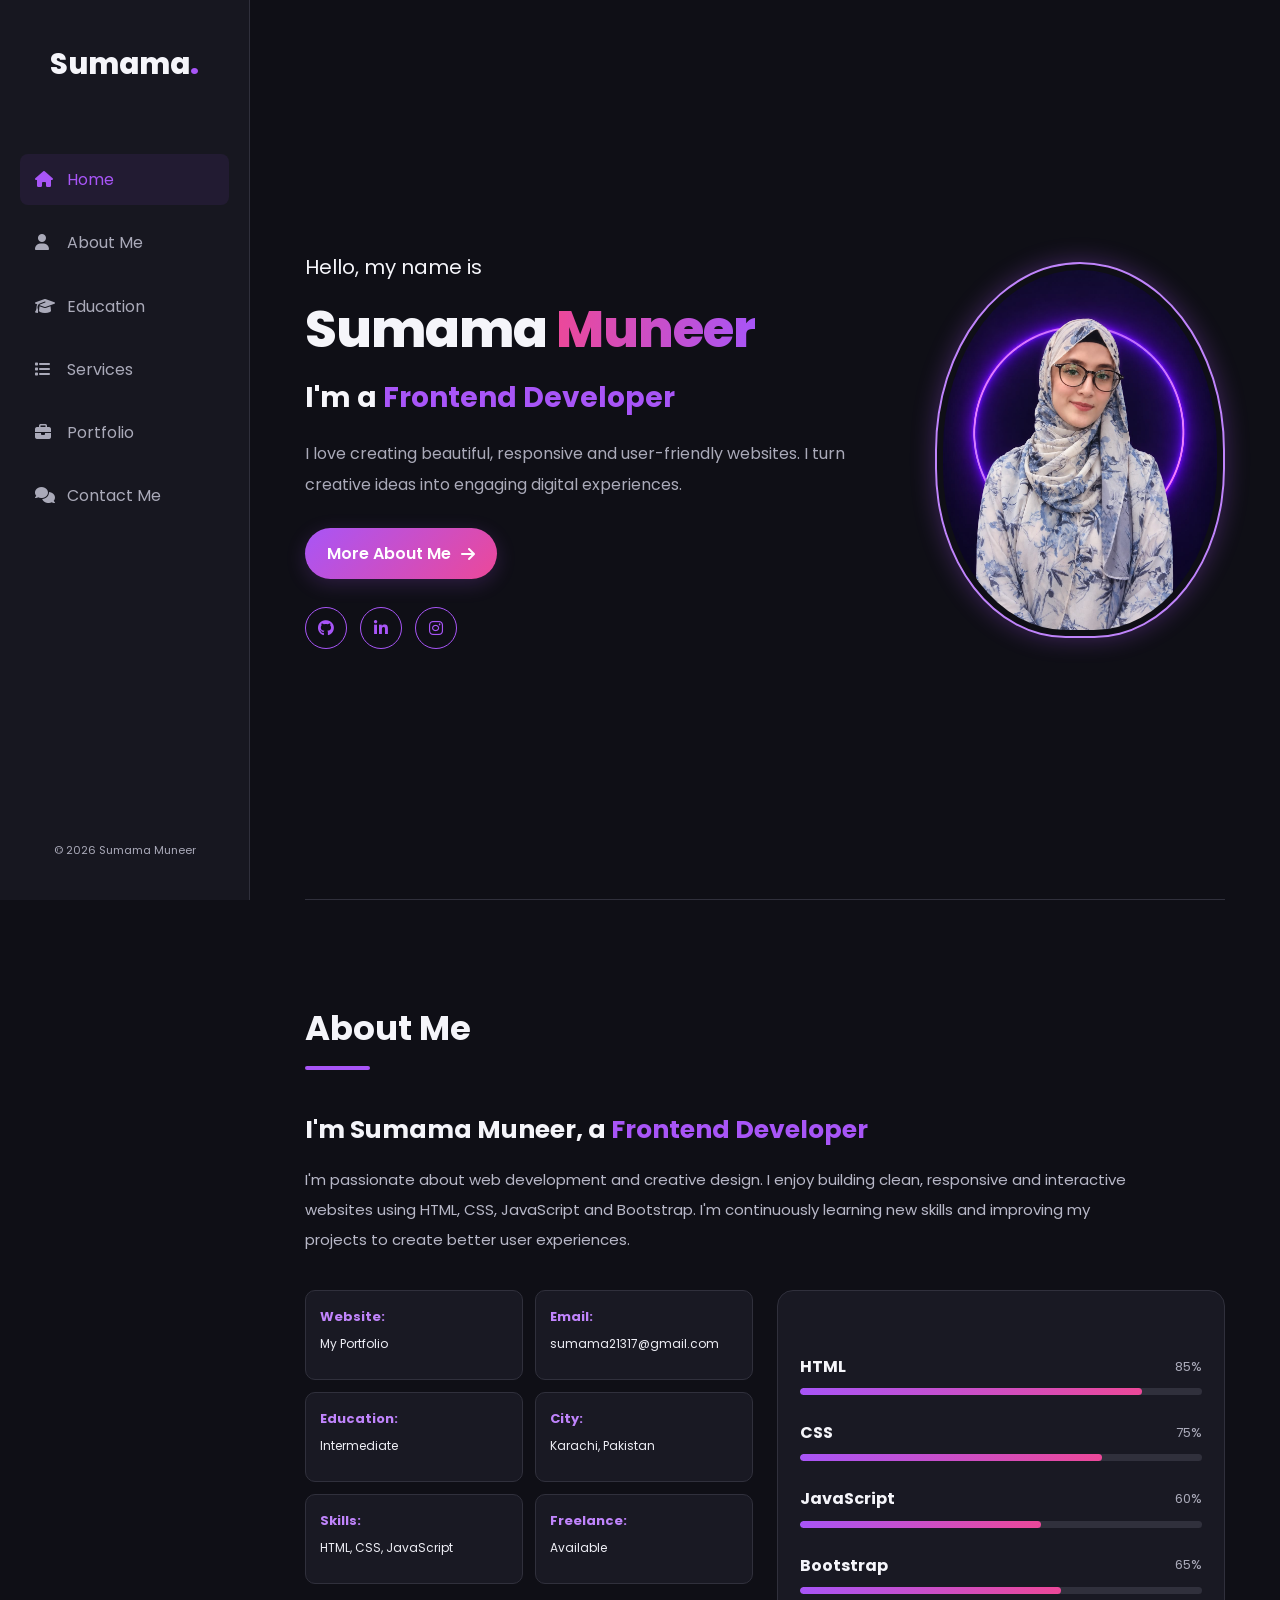
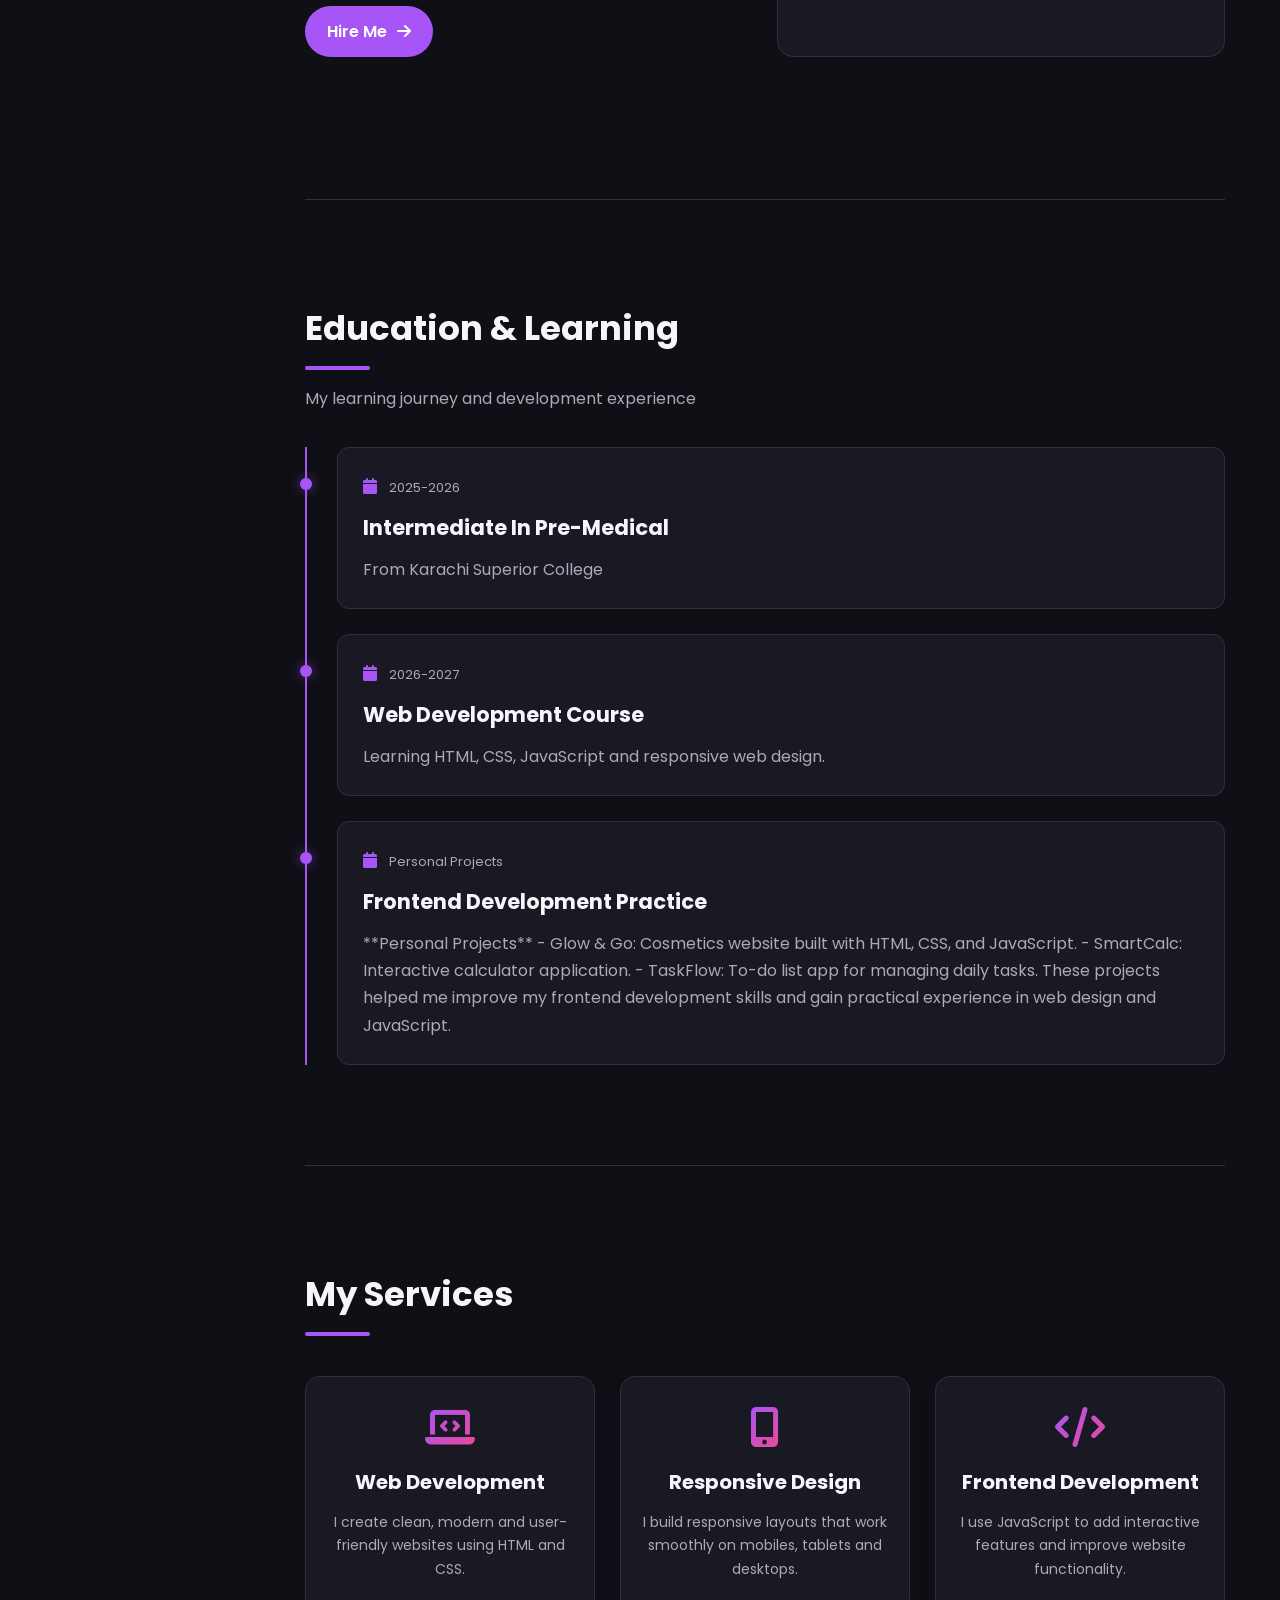
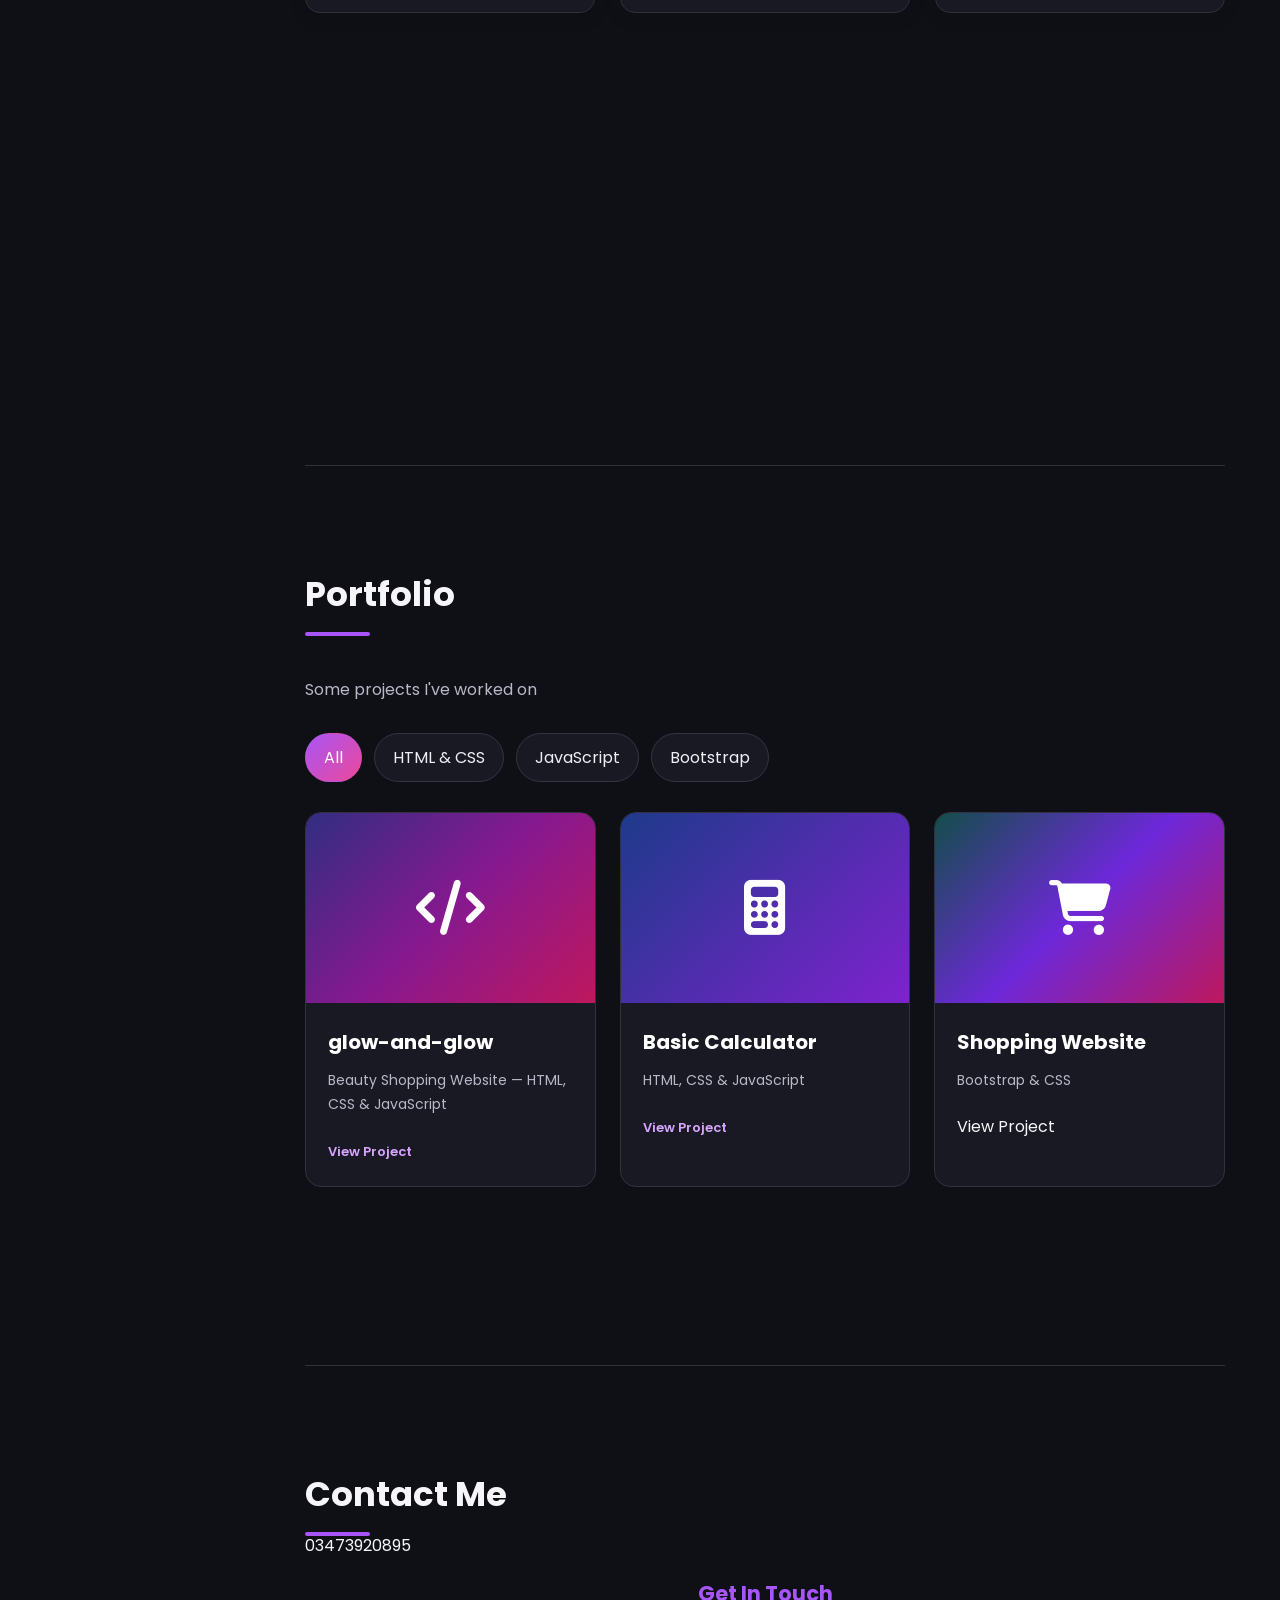
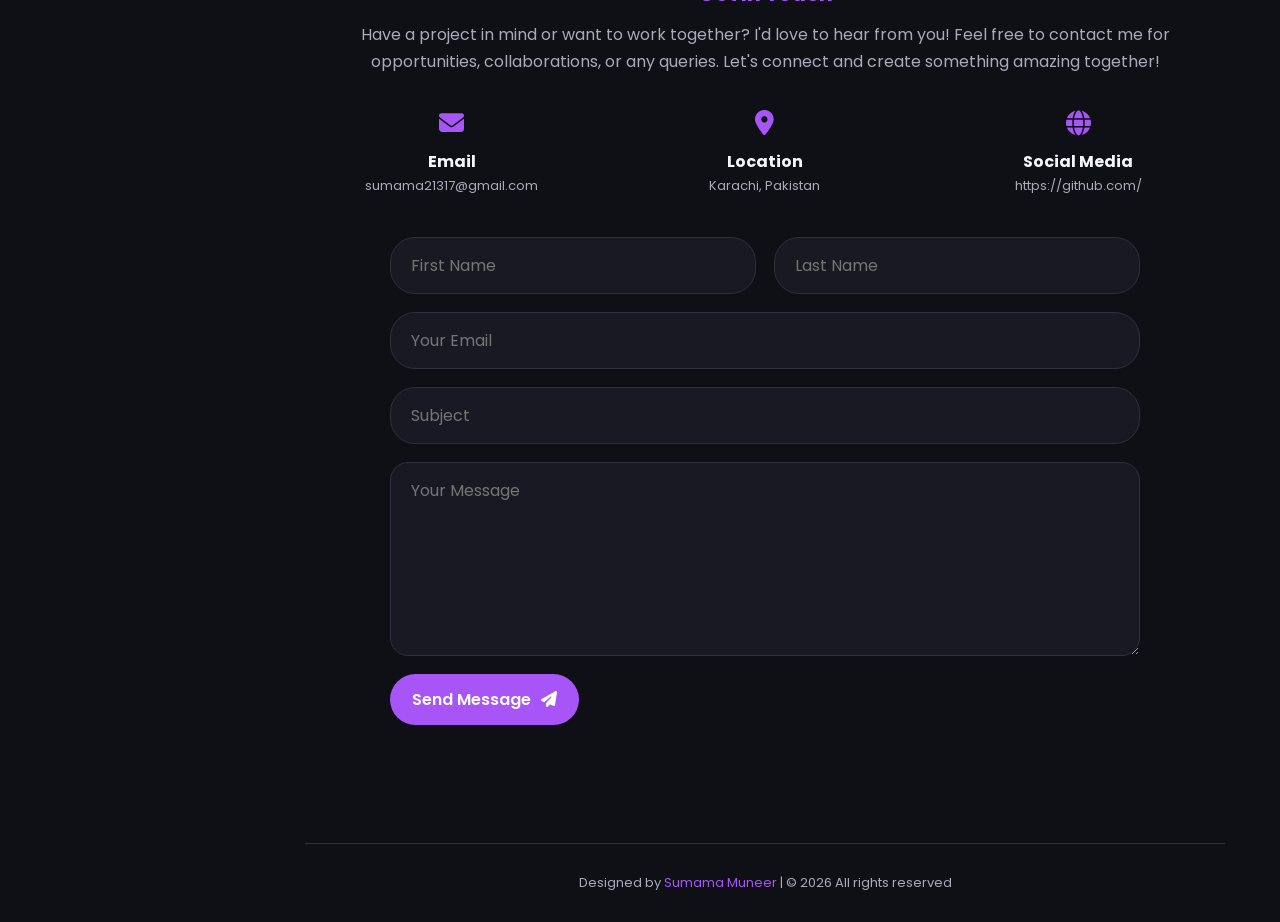
==== commit 9d97d82e: "Update index.html" ====
--- a/index.html
+++ b/index.html
@@ -195,7 +195,7 @@
                 <div class="project-info">
                     <h3>Basic Calculator</h3>
                     <p>HTML, CSS & JavaScript</p>
-                <a href="glow-and-go/smartcalc/taskflow/My%20Project/glow-and-go/index.html" class="project-link" target="_blank">View Project</a>
+                <a href="glow-and-go/smartcalc/taskflow/" class="project-link" target="_blank">View Project</a>
                 </div>
             </article>
 
--- a/style.css
+++ b/style.css
@@ -1112,12 +1112,12 @@
     .service-grid {
         grid-template-columns: 1fr;
     }
-}
 .profile-img {
   display: block;
-  width: 180px;
-  height: 180px;
-  object-fit: cover;
-  border-radius: 50%;
-  margin: 20px auto;
-}
+  width: 320px;
+  max-width: 100%;
+  height: auto;
+  border-radius: 0;
+  object-fit: contain;
+  margin: 25px auto;
+}
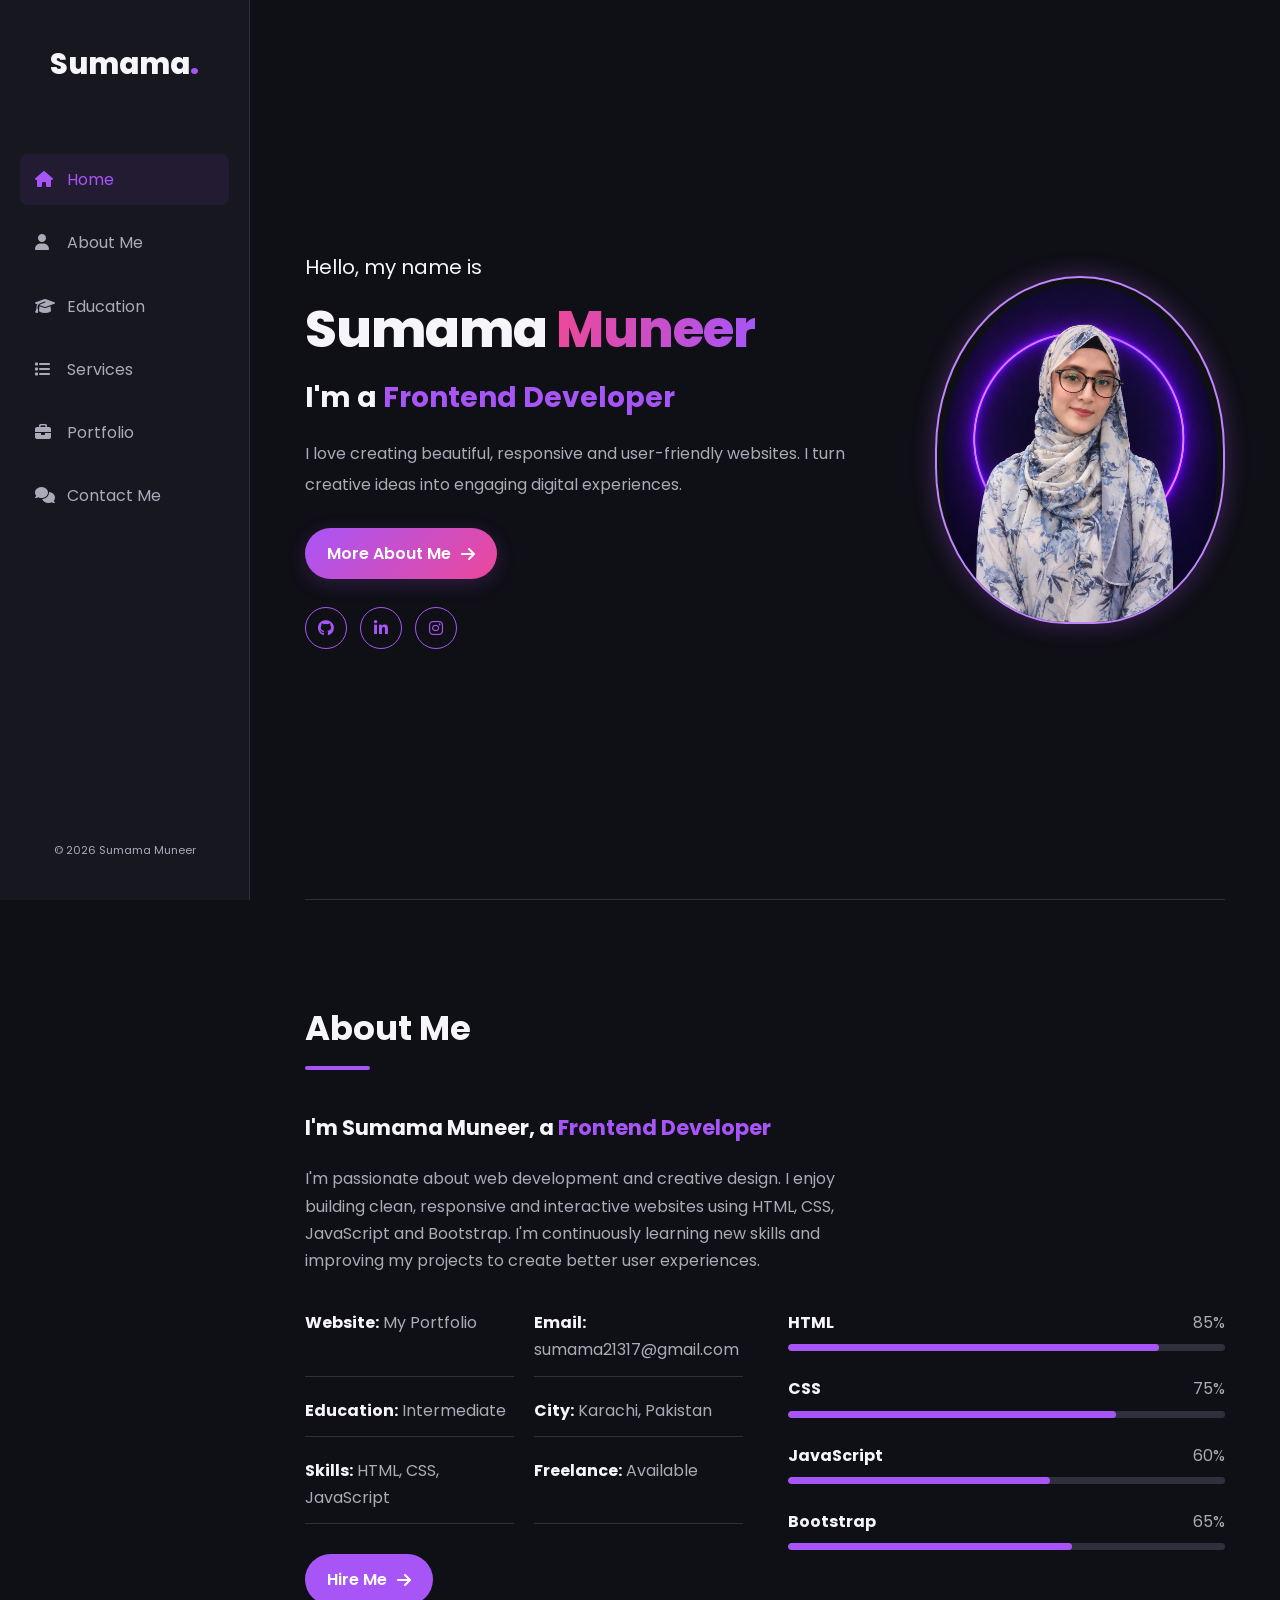
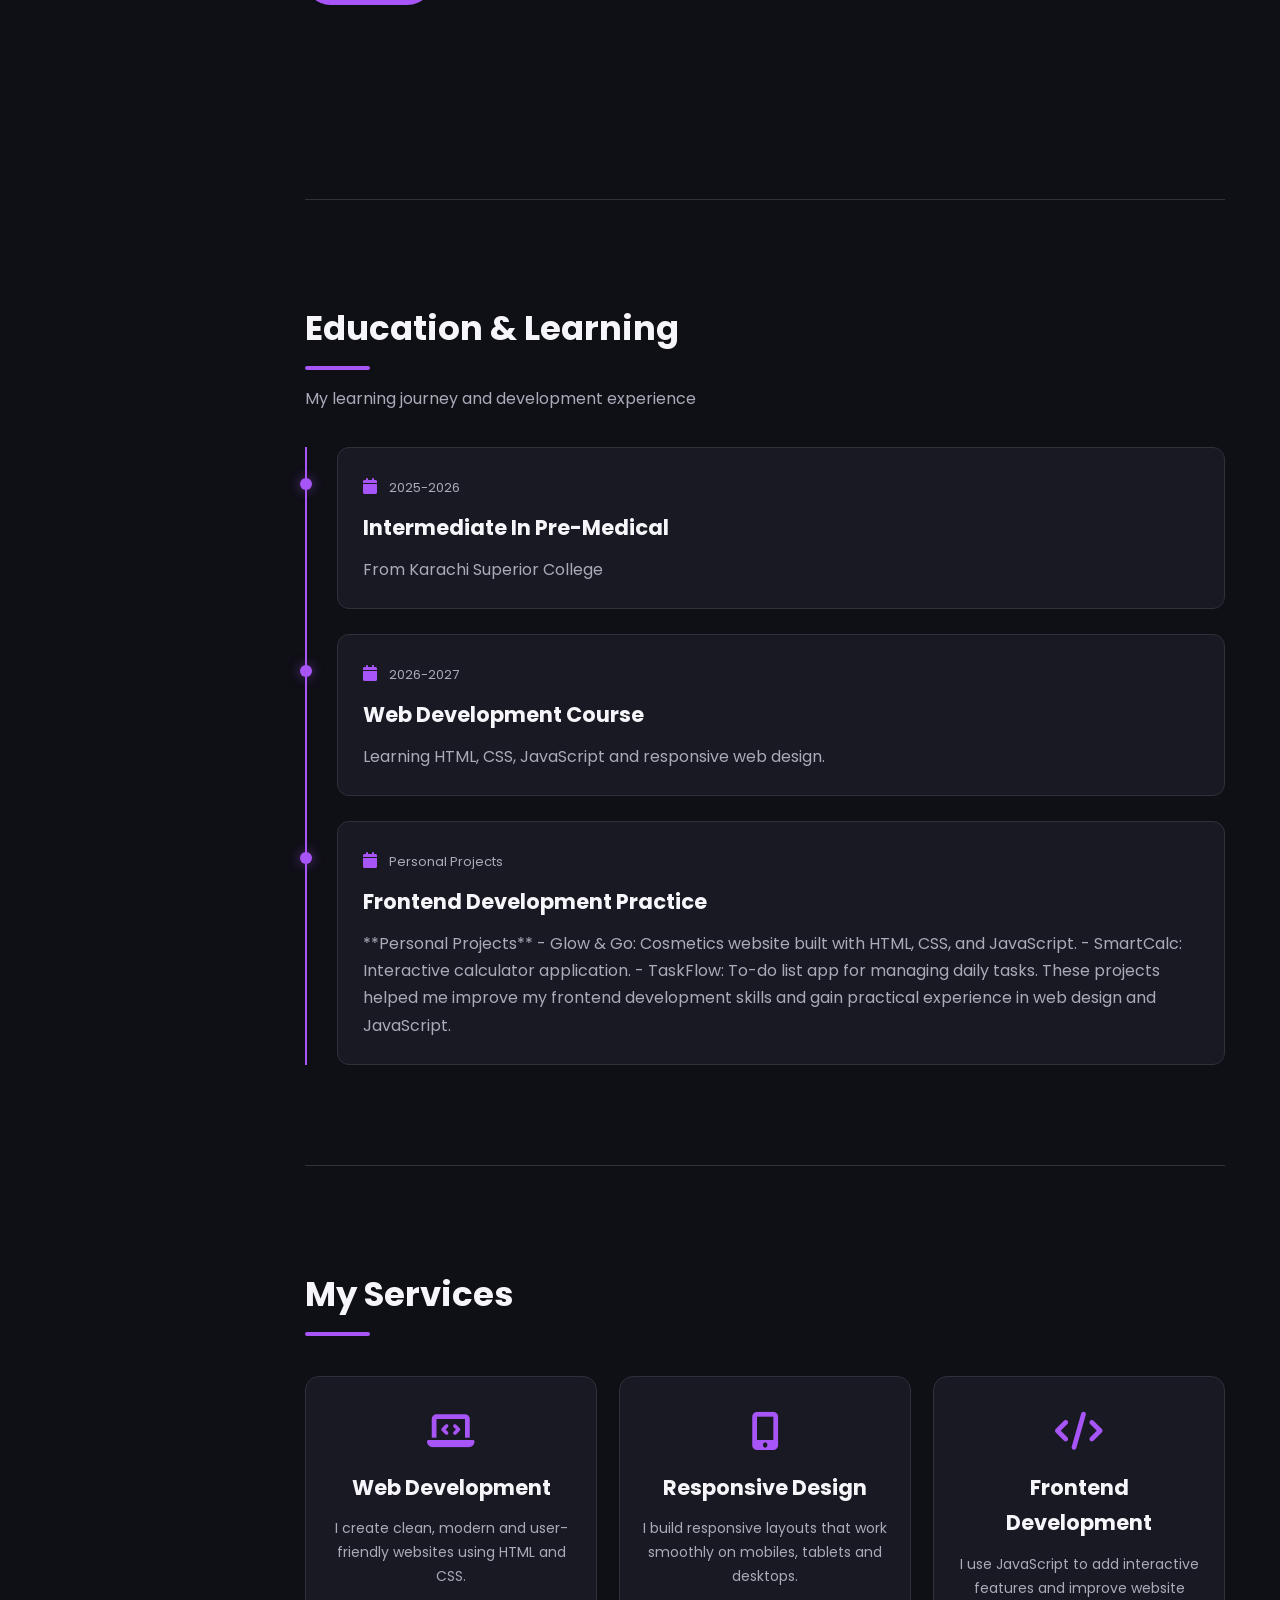
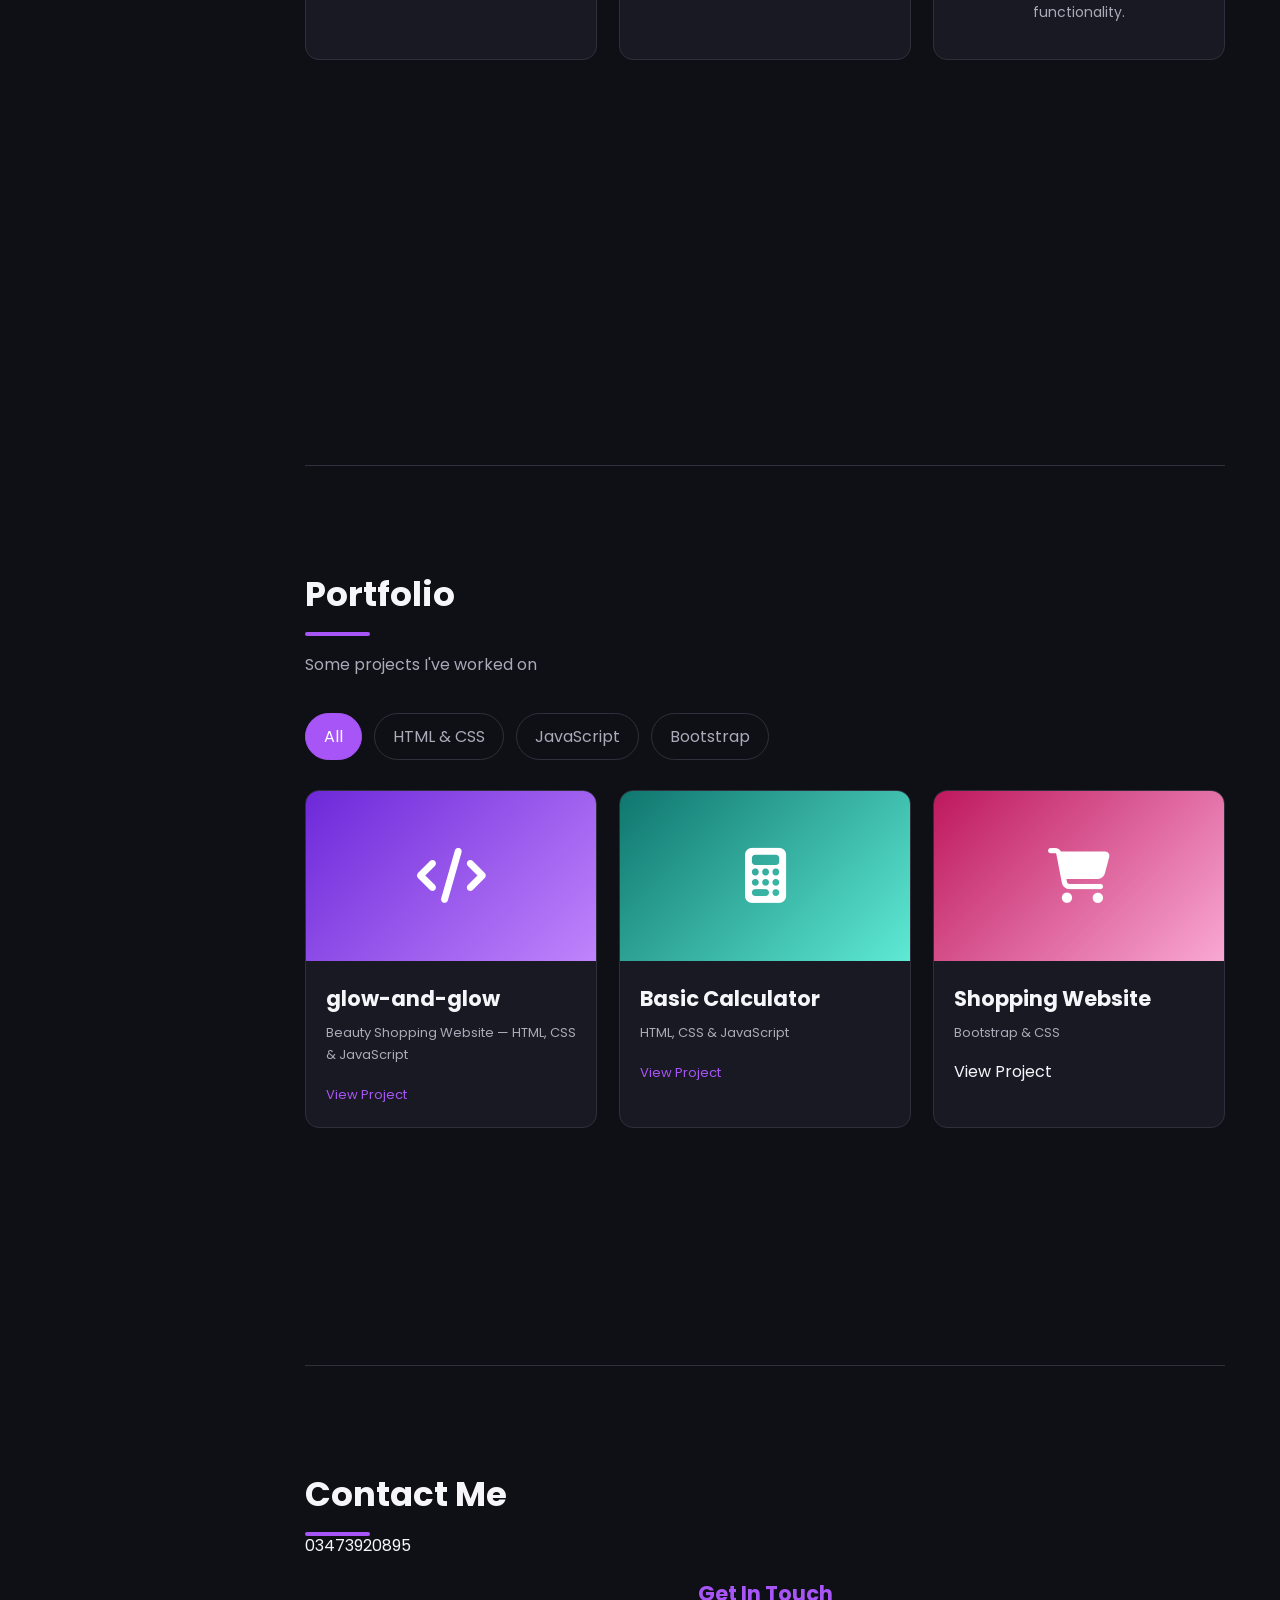
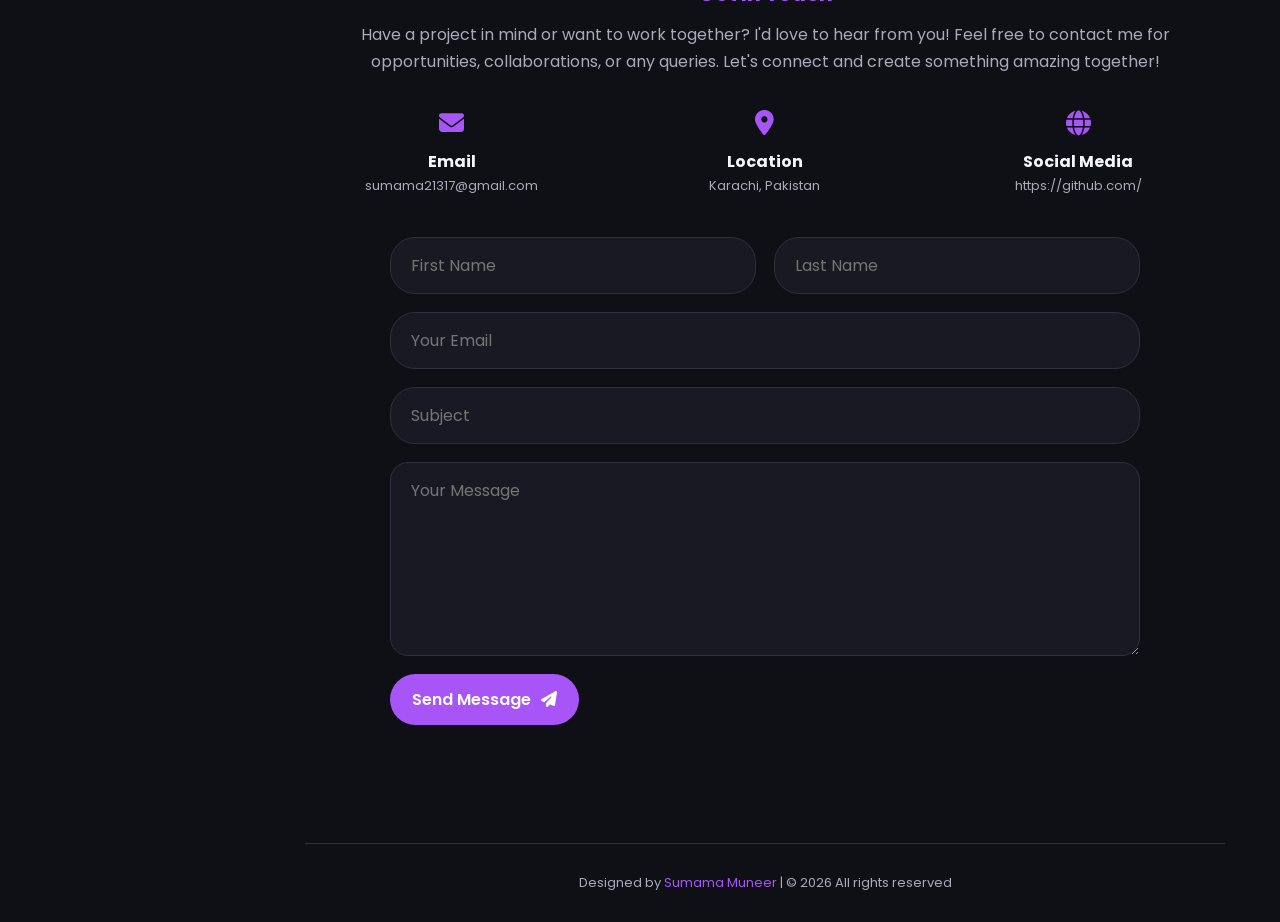
==== commit 4485da55: "Update index.html" ====
--- a/index.html
+++ b/index.html
@@ -71,8 +71,8 @@
         <div class="about-grid">
             <div class="details">
                 <p><b>Website:</b> <span>My Portfolio</span></p>
-                <p><b>Email:</b> <span>sumama21317@gmail.com</span></p>
-                <p><b>Education:</b> <span>Intermediate</p>
+<p><b>Email:</b> <span class="email-text">sumama21317@gmail.com</span></p>
+                <p><b>Education:</b> <span>Intermediate</span></p>
                 <p><b>City:</b> <span>Karachi, Pakistan</span></p>
                 <p><b>Skills:</b> <span>HTML, CSS, JavaScript</span></p>
                 <p><b>Freelance:</b> <span>Available</span></p>
@@ -195,7 +195,7 @@
                 <div class="project-info">
                     <h3>Basic Calculator</h3>
                     <p>HTML, CSS & JavaScript</p>
-                <a href="glow-and-go/smartcalc/taskflow/" class="project-link" target="_blank">View Project</a>
+                <a href="glow-and-go/smartcalc/" class="project-link" target="_blank">View Project</a>
                 </div>
             </article>
 
--- a/style.css
+++ b/style.css
@@ -186,22 +186,28 @@
     flex-shrink: 0;
 }
 
+
 .photo-frame {
-    padding: 8px;
+    width: 100%;
+    aspect-ratio: 5 / 6;
+    padding: 0;
     border: 3px solid var(--accent);
     border-radius: 50% 50% 45% 45%;
     box-shadow: 0 0 35px #a855f72b;
     overflow: hidden;
 }
 
+
 .photo-frame img {
     display: block;
     width: 100%;
-    height: 360px;
+    height: auto;
+    aspect-ratio: 5 / 6;
     object-fit: cover;
-    object-position: center top;
-    border-radius: 50% 50% 45% 45%;
-}
+    object-position: center;
+    border-radius: inherit;
+}
+
 
 .section-title {
     margin-bottom: 40px;
@@ -657,7 +663,7 @@
     }
 
     .photo-frame img {
-        height: 245px;
+        height: 280px;
     }
 
     .home h1 {
@@ -779,9 +785,9 @@
 .photo-frame img {
     display: block;
     width: 100%;
-    height: 360px;
+    height: 350px;
     object-fit: cover;
-    object-position: center top;
+    object-position: center center;
     border-radius: 50% 50% 45% 45%;
 }
 
@@ -791,12 +797,15 @@
     }
 
     .home-img {
-        width: 210px;
-    }
-
-    .photo-frame img {
-        height: 250px;
-    }
+        width: 280px;
+    }
+
+   .photo-frame img {
+    width: 100%;
+    height: 280px;
+    object-fit: cover;
+    object-position: center center;
+    border-radius: 50% 50% 45% 45%;
 }
 /* About Me Improvements */
 
@@ -1112,12 +1121,71 @@
     .service-grid {
         grid-template-columns: 1fr;
     }
+    @media (max-width: 768px) {
+    .profile-img {
+        width: 250px;
+        max-width: 80%;
+        height: auto;
+    }
 .profile-img {
   display: block;
-  width: 320px;
-  max-width: 100%;
+  width: 100px;
+  max-width: 350px%;
   height: auto;
   border-radius: 0;
   object-fit: contain;
   margin: 25px auto;
 }
+        
+@media (max-width: 600px) {
+    .home-img {
+        width: 220px;
+        max-width: 75vw;
+        margin: 0 auto;
+    }
+
+    .photo-frame {
+        width: 100%;
+        padding: 4px;
+        overflow: hidden;
+    }
+
+    .photo-frame img {
+        display: block;
+        width: 100%;
+        height: 280px;
+        object-fit: cover;
+        object-position: center top;
+    }
+    
+@media (max-width: 600px) {
+    .home-img {
+        width: 280px;
+        max-width: 90vw;
+        margin: 0 auto;
+    }
+
+    .photo-frame img {
+        width: 100%;
+        height: auto;
+        aspect-ratio: 3 / 4;
+        object-fit: contain;
+        object-position: center;
+    }
+}
+
+.details p {
+    min-width: 0;
+}
+
+.details p span {
+    overflow-wrap: normal;
+    word-break: normal;
+}
+
+.details p a {
+    white-space: nowrap;
+    overflow-wrap: normal;
+    word-break: keep-all;
+}
+
